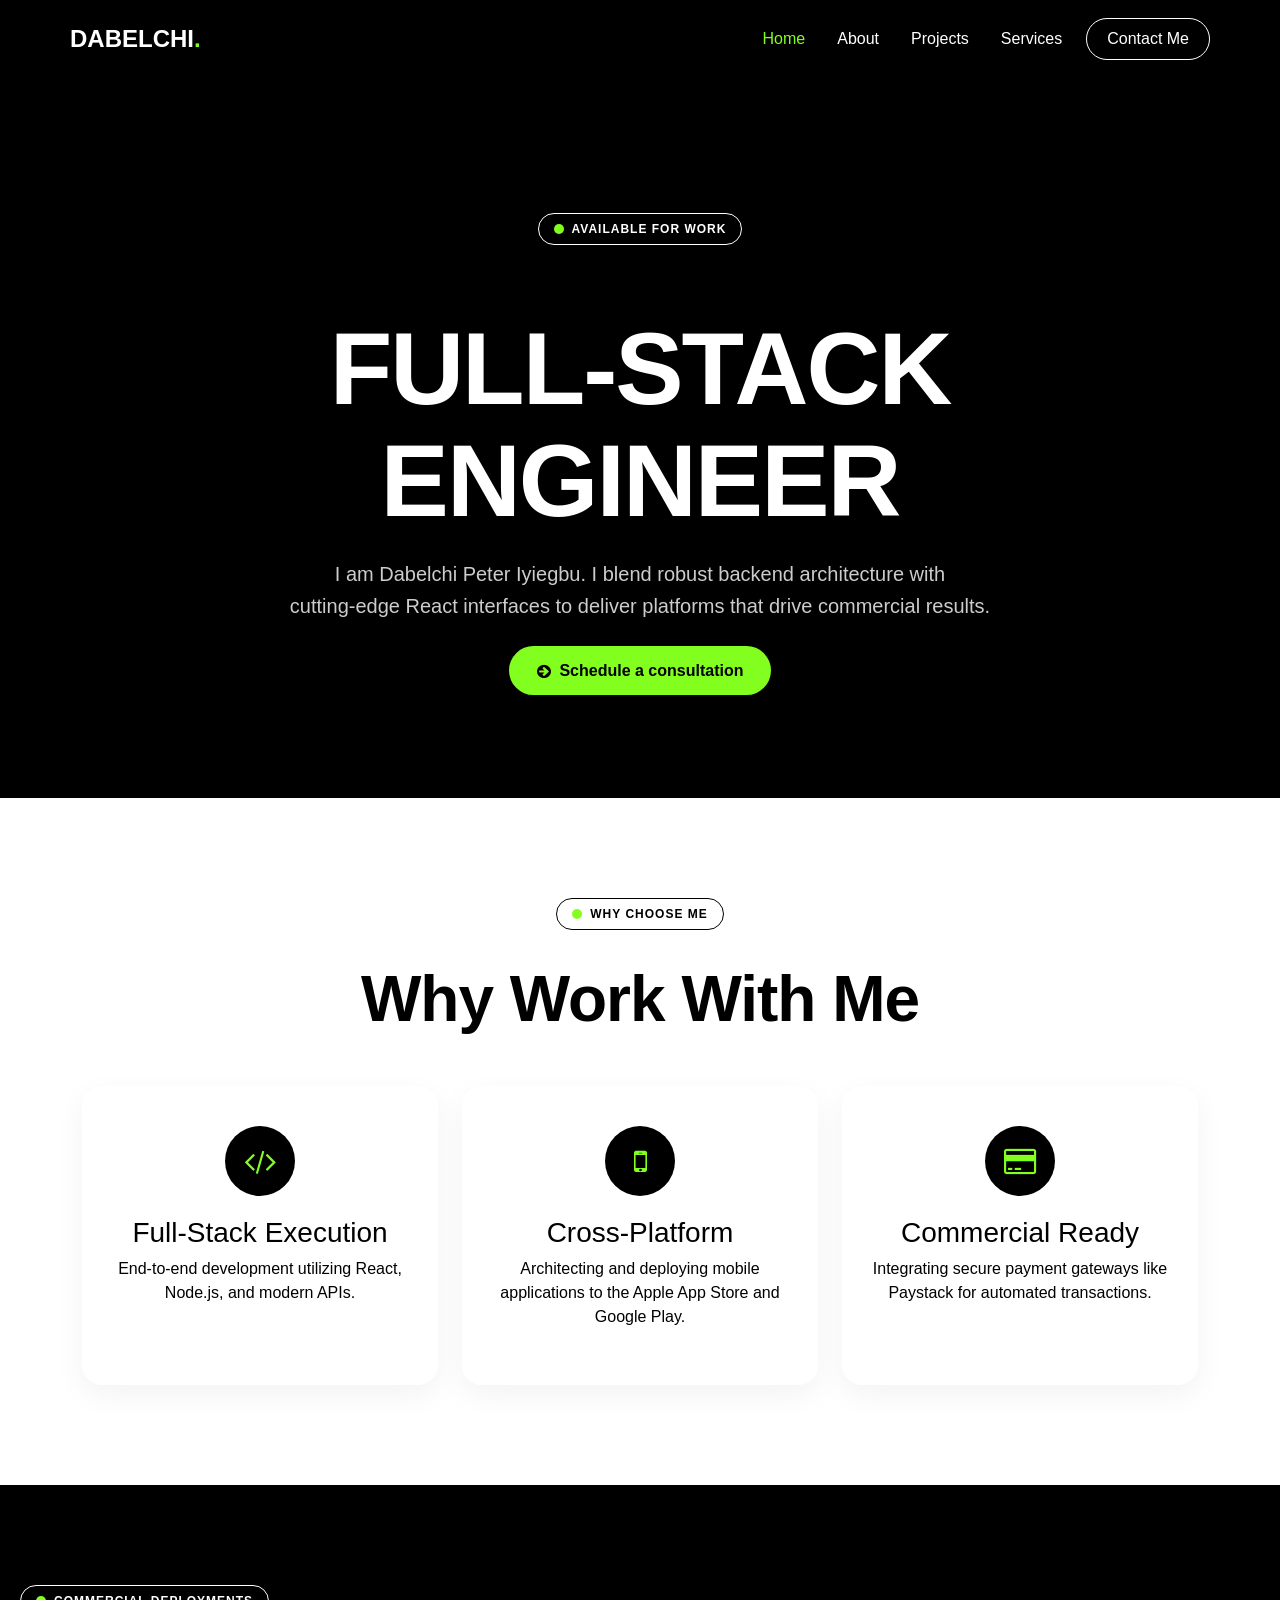
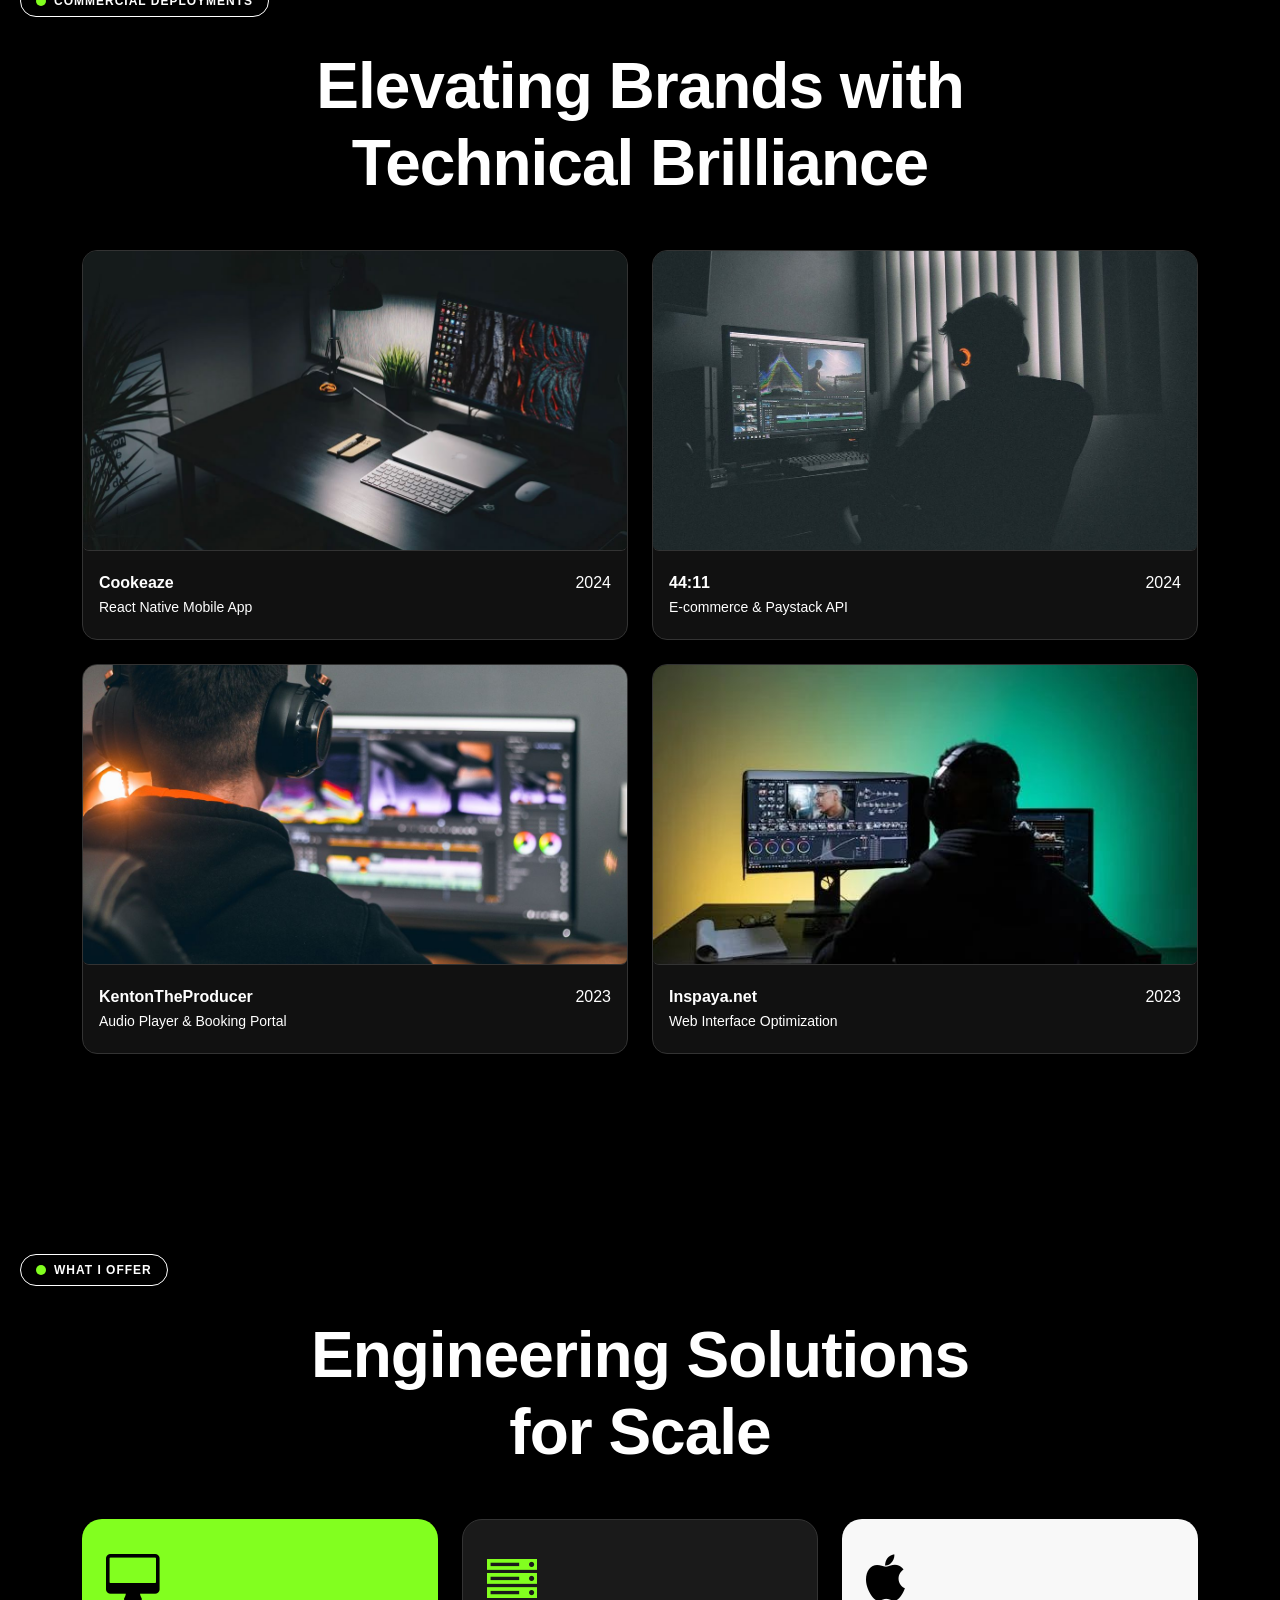
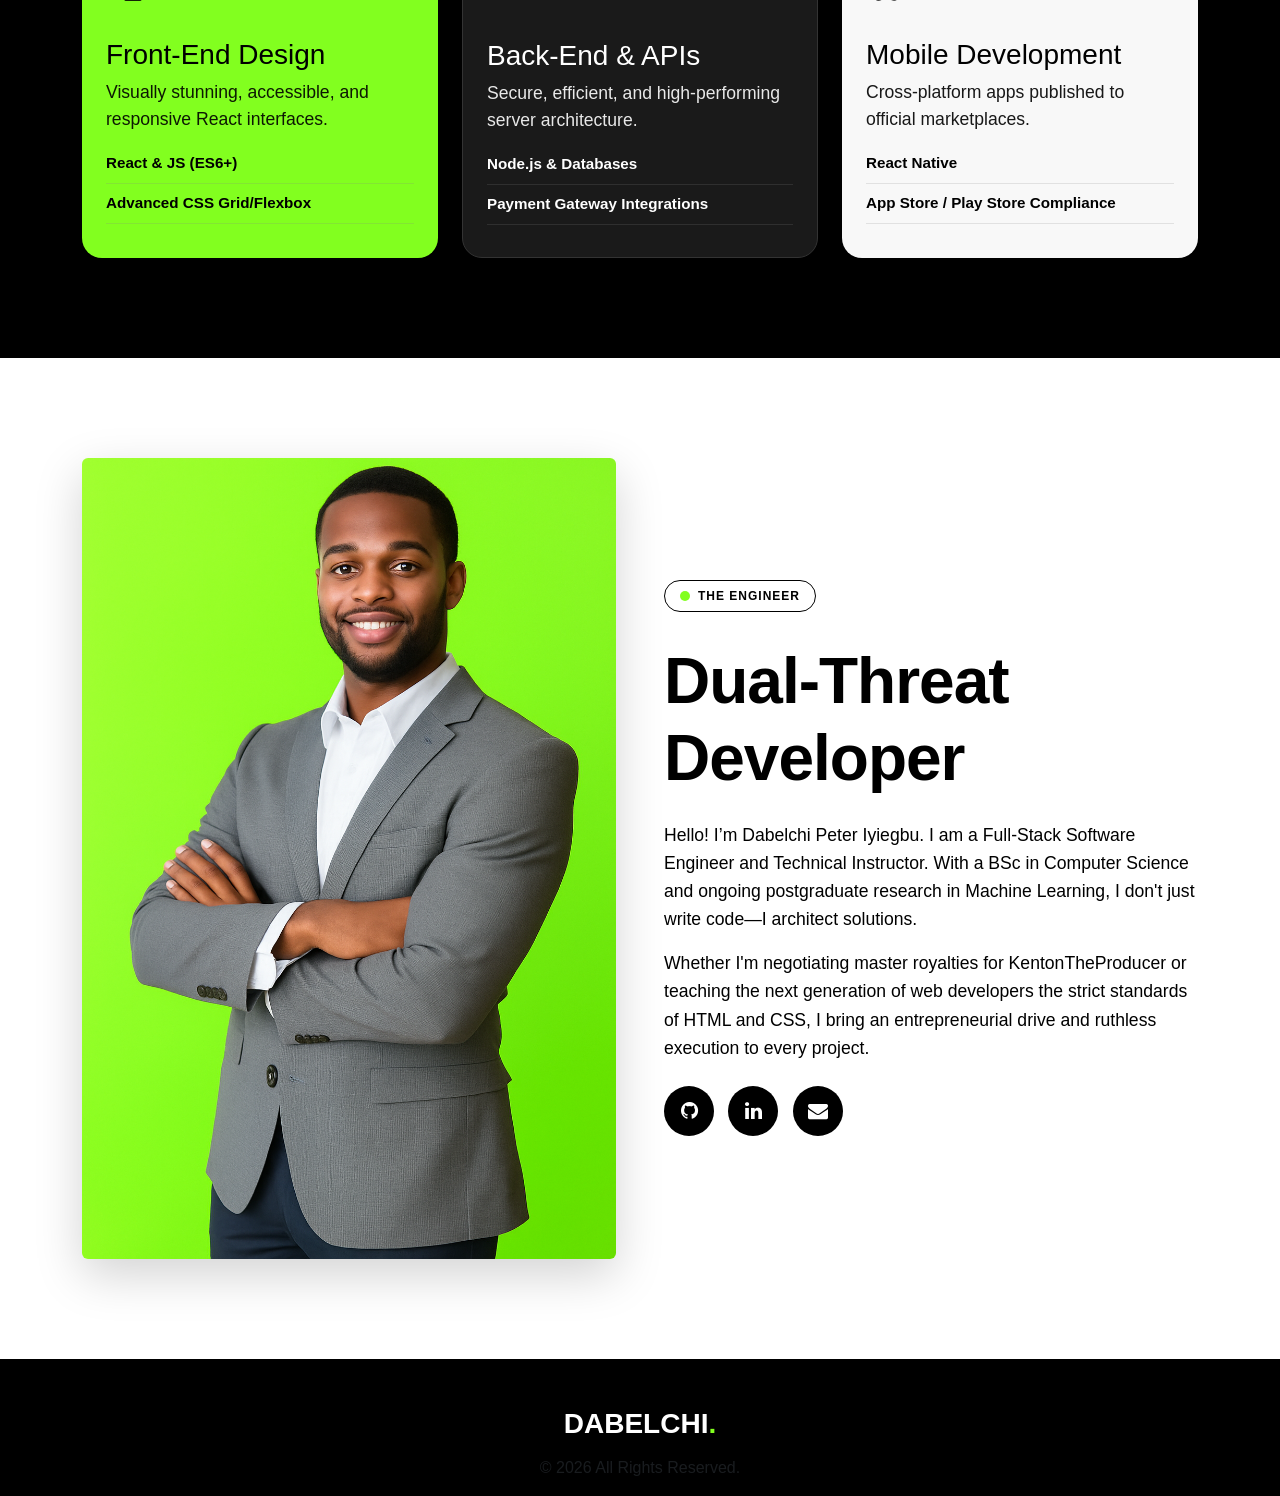
==== index.html @ 2c1510d7 "first commit" ====
<!DOCTYPE html>
<html lang="en">
<head>
  <meta charset="UTF-8">
  <meta name="viewport" content="width=device-width, initial-scale=1">
  <title>Dabelchi Peter Iyiegbu | Software Engineer</title>

  <link href="https://cdn.jsdelivr.net/npm/bootstrap@5.3.3/dist/css/bootstrap.min.css" rel="stylesheet">
  <link rel="stylesheet" href="https://cdnjs.cloudflare.com/ajax/libs/font-awesome/4.7.0/css/font-awesome.min.css">
  <link rel="stylesheet" href="css/project.css">
</head>
<body>

<header class="bg-black sticky-top">
  <nav class="navbar navbar-expand-md container py-3">
    <a class="navbar-brand m-0 text-white" href="index.html" style="font-size: 1.5rem; font-weight: 800;">
      DABELCHI<span style="color: var(--primary-color);">.</span>
    </a>
    
    <button class="navbar-toggler border-0 shadow-none text-white fs-3" type="button" data-bs-toggle="collapse" data-bs-target="#mobileNav" aria-controls="mobileNav" aria-expanded="false" aria-label="Toggle navigation" style="padding: 0;">
      <i class="fa fa-bars"></i>
    </button>

    <div class="collapse navbar-collapse justify-content-end" id="mobileNav">
      <div class="navbar-nav align-items-center gap-3 mt-4 mt-md-0 pb-3 pb-md-0 text-center text-md-start">
        <a class="nav-link" href="index.html" style="color: var(--primary-color);">Home</a>
        <a class="nav-link text-white" href="about.html">About</a>
        <a class="nav-link text-white" href="project.html">Projects</a>
        <a class="nav-link text-white" href="register.html">Services</a>
        <a class="nav-link mt-2 mt-md-0" href="contact.html" id="contact" style="color: white;">Contact Me</a>
      </div>
    </div>
  </nav>
</header>
<main>

<section class="intro-section text-center reveal">
  <div class="ava mx-auto my-5">
    <span class="ava-circle me-2"></span> AVAILABLE FOR WORK
  </div>
  <div class="Wilson">
    <h2>FULL-STACK<br>ENGINEER</h2>
  </div>
  <div class="description mx-auto">
    I am Dabelchi Peter Iyiegbu. I blend robust backend architecture with<br>
    cutting-edge React interfaces to deliver platforms that drive commercial results.
    <p>
      <a href="contact.html" class="cta-button mt-4">
        <i class="fa fa-arrow-circle-right"></i> &nbsp; Schedule a consultation
      </a>
    </p>
  </div>
</section>

<section class="work-section text-center reveal">
  <div class="work-title mx-auto d-inline-flex align-items-center mb-3">
    <span class="ava-circle me-2"></span> WHY CHOOSE ME
  </div>
  <h2 class="work-title2 mb-5">Why Work With Me</h2>

  <div class="container">
    <div class="row g-4 justify-content-center">
      <div class="col-12 col-md-4">
        <div class="work-item h-100">
          <div class="nav-phone"><i class="fa fa-code"></i></div>
          <h3>Full-Stack Execution</h3>
          <p>End-to-end development utilizing React, Node.js, and modern APIs.</p>
        </div>
      </div>
      <div class="col-12 col-md-4">
        <div class="work-item h-100">
          <div class="nav-phone"><i class="fa fa-mobile"></i></div>
          <h3>Cross-Platform</h3>
          <p>Architecting and deploying mobile applications to the Apple App Store and Google Play.</p>
        </div>
      </div>
      <div class="col-12 col-md-4">
        <div class="work-item h-100">
          <div class="nav-phone"><i class="fa fa-credit-card"></i></div>
          <h3>Commercial Ready</h3>
          <p>Integrating secure payment gateways like Paystack for automated transactions.</p>
        </div>
      </div>
    </div>
  </div>
</section>

<section class="portfolio-section reveal">
  <div class="portfolio-title mx-auto d-inline-flex align-items-center mb-3">
    <span class="ava-circle me-2"></span> COMMERCIAL DEPLOYMENTS
  </div>
  <h2 class="portfolio-title2 text-center mb-5">Elevating Brands with <br> Technical Brilliance</h2>

  <div class="container">
    <div class="row g-4 justify-content-center">
      
      <div class="col-12 col-md-6">
        <div class="gallery">
          <a href="https://github.com/Dabel04/cookeaze" target="_blank" rel="noopener noreferrer" style="text-decoration: none; color: inherit; display: block;">
            <img src="img/laptop1.jpg" class="img-fluid rounded" alt="Cookeaze App">
            <div class="desc d-flex justify-content-between px-3">
              <div class="text-start"><strong>Cookeaze</strong><br><small>React Native Mobile App</small></div>
              <div>2024</div>
            </div>
          </a>
        </div>
      </div>
      
      <div class="col-12 col-md-6">
        <div class="gallery">
          <a href="https://vivisportbrand.fwh.is/auth.php?i=2" target="_blank" rel="noopener noreferrer" style="text-decoration: none; color: inherit; display: block;">
            <img src="img/laptop2.jpg" class="img-fluid rounded" alt="44:11 E-commerce">
            <div class="desc d-flex justify-content-between px-3">
              <div class="text-start"><strong>44:11</strong><br><small>E-commerce & Paystack API</small></div>
              <div>2024</div>
            </div>
          </a>
        </div>
      </div>
      
      <div class="col-12 col-md-6">
        <div class="gallery">
          <a href="https://github.com/Dabel04/kene-beat-project" target="_blank" rel="noopener noreferrer" style="text-decoration: none; color: inherit; display: block;">
            <img src="img/laptop3.jpg" class="img-fluid rounded" alt="KentonTheProducer">
            <div class="desc d-flex justify-content-between px-3">
              <div class="text-start"><strong>KentonTheProducer</strong><br><small>Audio Player & Booking Portal</small></div>
              <div>2023</div>
            </div>
          </a>
        </div>
      </div>
      
      <div class="col-12 col-md-6">
        <div class="gallery">
          <a href="https://github.com/Dabel04/inspaya-web" target="_blank" rel="noopener noreferrer" style="text-decoration: none; color: inherit; display: block;">
            <img src="img/laptop4.jpg" class="img-fluid rounded" alt="Inspaya.net">
            <div class="desc d-flex justify-content-between px-3">
              <div class="text-start"><strong>Inspaya.net</strong><br><small>Web Interface Optimization</small></div>
              <div>2023</div>
            </div>
          </a>
        </div>
      </div>

    </div>
  </div>
</section>
<section class="portfolio-design reveal">
  <div class="portfolio-title mx-auto d-inline-flex align-items-center mb-3">
    <span class="ava-circle me-2"></span> WHAT I OFFER
  </div>
  <h2 class="portfolio-title2 text-center mb-5">Engineering Solutions <br> for Scale</h2>

  <div class="container">
    <div class="row g-4">
      <div class="col-12 col-md-4">
        <div class="green p-4 h-100">
          <div class="nav-phone3"><i class="fa fa-desktop"></i></div>
          <h3>Front-End Design</h3>
          <p class="piig">Visually stunning, accessible, and responsive React interfaces.</p>
          <div class="piig2">
            <p>React & JS (ES6+)</p>
            <p>Advanced CSS Grid/Flexbox</p>
          </div>
        </div>
      </div>
      <div class="col-12 col-md-4">
        <div class="black p-4 h-100">
          <div class="nav-phone2"><i class="fa fa-server"></i></div>
          <h3>Back-End & APIs</h3>
          <p class="piig">Secure, efficient, and high-performing server architecture.</p>
          <div class="piig2">
            <p>Node.js & Databases</p>
            <p>Payment Gateway Integrations</p>
          </div>
        </div>
      </div>
      <div class="col-12 col-md-4">
        <div class="white p-4 h-100">
          <div class="nav-phone4"><i class="fa fa-apple"></i></div>
          <h3>Mobile Development</h3>
          <p class="piig">Cross-platform apps published to official marketplaces.</p>
          <div class="piig2">
            <p>React Native</p>
            <p>App Store / Play Store Compliance</p>
          </div>
        </div>
      </div>
    </div>
  </div>
</section>

<section class="journey reveal">
  <div class="container">
    <div class="row align-items-center g-5">
      <div class="col-md-6">
        <img src="img/man7.png" class="img-fluid rounded shadow-lg" alt="Dabelchi Peter Iyiegbu">
      </div>
      <div class="col-md-6 text-start">
        <div class="journey-title d-inline-flex align-items-center mb-3">
          <span class="ava-circle me-2"></span> THE ENGINEER
        </div>
        <h3 class="journey-title2 mb-4">Dual-Threat <br> Developer</h3>
        <p style="font-size: 1.1rem; line-height: 1.6;">
          Hello! I’m Dabelchi Peter Iyiegbu. I am a Full-Stack Software Engineer and Technical Instructor. With a BSc in Computer Science and ongoing postgraduate research in Machine Learning, I don't just write code—I architect solutions.
        </p>
        <p style="font-size: 1.1rem; line-height: 1.6;">
          Whether I'm negotiating master royalties for KentonTheProducer or teaching the next generation of web developers the strict standards of HTML and CSS, I bring an entrepreneurial drive and ruthless execution to every project.
        </p>
        <div class="mt-4">
          <a href="https://github.com/Dabel04" target="_blank" class="media"><i class="fa fa-github"></i></a>
          <a href="#" class="media"><i class="fa fa-linkedin"></i></a>
          <a href="mailto:iyiegbudabelchi16@gmail.com" class="media"><i class="fa fa-envelope"></i></a>
        </div>
      </div>
    </div>
  </div>
</section>

</main>

<footer class="footer text-center mt-5">
  <div class="footer2">
    <h3 style="font-weight: 800;">DABELCHI<span style="color: var(--primary-color);">.</span></h3>
    <p class="mt-3 text-muted">© <span id="currentYear"></span> All Rights Reserved.</p>
  </div>
</footer>

<script src="https://cdn.jsdelivr.net/npm/bootstrap@5.3.3/dist/js/bootstrap.bundle.min.js"></script>

<script>
  // Dynamically set the footer year
  document.getElementById('currentYear').textContent = new Date().getFullYear();

  // Scroll Reveal Animation Logic
  const revealElements = document.querySelectorAll('.reveal');

  const revealOptions = {
    threshold: 0.15, // Trigger when 15% of the element is visible
    rootMargin: "0px 0px -50px 0px"
  };

  const revealOnScroll = new IntersectionObserver(function(entries, observer) {
    entries.forEach(entry => {
      if (!entry.isIntersecting) return;
      
      entry.target.classList.add('active');
      observer.unobserve(entry.target); // Stop observing once revealed
    });
  }, revealOptions);

  revealElements.forEach(el => revealOnScroll.observe(el));
</script>

</body>
</html>
---- css/project.css ----
:root {
    --primary-color: #82ff1f;
    --secondary-color: #c9ff90;
    --text-color: #FFFFFF;
    --bg-color: #000000;
}

body {
    font-family: 'Figtree', Arial, sans-serif;
    margin: 0;
    padding: 0;
    background-color: var(--bg-color);
    color: white;
    font-size: 1rem;
    overflow-x: hidden;
}

/* ===== NAVIGATION ===== */
.nav-links a {
    padding: 10px 15px;
    color: white;
    text-decoration: none;
    font-weight: 500;
    font-size: 16px;
    transition: color 0.3s ease;
}
.nav-links a:hover { color: var(--secondary-color); }

#contact {
    border: 1px solid var(--text-color);
    padding: 8px 20px;
    border-radius: 40px;
    display: inline-flex;
    align-items: center;
    justify-content: center;
    text-align: center;
    transition: all 0.3s ease;
}
#contact:hover {
    background-color: var(--primary-color);
    color: black;
    border-color: var(--primary-color);
}

/* ===== INTRO ===== */
.intro-section {
    min-height: 80vh;
    display: flex;
    flex-direction: column;
    justify-content: center;
    padding: 20px;
}

.ava {
    display: inline-flex;
    align-items: center;
    font-size: 12px;
    font-weight: 600;
    border: 1px solid white;
    border-radius: 40px;
    padding: 6px 15px;
    letter-spacing: 1px;
}
.ava-circle {
    background-color: var(--primary-color);
    border-radius: 50%;
    display: inline-block;
    width: 10px;
    height: 10px;
}

.Wilson h2 {
    /* Fluid typography: scales dynamically between mobile and desktop */
    font-size: clamp(3.5rem, 8vw, 7rem); 
    font-weight: 800;
    line-height: 1.1;
    margin: 20px 0;
    letter-spacing: -2px;
}

.description {
    font-size: clamp(1rem, 2vw, 1.25rem);
    color: #cccccc;
    max-width: 800px;
    line-height: 1.6;
}

/* ===== BUTTONS ===== */
.cta-button, .cta-button2, .cta-button3 {
    display: inline-flex;
    align-items: center;
    justify-content: center;
    background-color: var(--primary-color);
    color: black;
    padding: 12px 28px;
    border-radius: 40px;
    text-decoration: none;
    font-size: 1rem;
    font-weight: 700;
    transition: all 0.3s ease;
}
.cta-button:hover, .cta-button2:hover, .cta-button3:hover {
    background-color: #6ee615;
    transform: translateY(-2px);
    box-shadow: 0 5px 15px rgba(130, 255, 31, 0.2);
}

/* ===== WORK & PORTFOLIO SECTIONS ===== */
.work-section {
    padding: 100px 20px;
    background-color: var(--text-color);
    color: black;
}

.nav-phone {
    color: var(--primary-color);
    background-color: black;
    width: 70px;
    height: 70px;
    display: flex;
    align-items: center;
    justify-content: center;
    font-size: 30px;
    border-radius: 50%;
    margin: 0 auto 20px;
}

.work-title, .portfolio-title, .journey-title {
    display: inline-flex;
    align-items: center;
    font-size: 12px;
    font-weight: 600;
    letter-spacing: 1px;
    border: 1px solid currentColor;
    padding: 6px 15px;
    border-radius: 40px;
}

.work-title2, .portfolio-title2, .journey-title2 {
    font-size: clamp(2.5rem, 5vw, 4.5rem);
    font-weight: 800;
    line-height: 1.2;
    margin-top: 15px;
    letter-spacing: -1px;
}

.work-item {
    background-color: white;
    color: black;
    padding: 40px 20px;
    border-radius: 20px;
    box-shadow: 0 10px 30px rgba(0, 0, 0, 0.05);
    transition: transform 0.3s ease;
}
.work-item:hover {
    transform: translateY(-5px);
}

.portfolio-section, .portfolio-design {
    padding: 100px 20px;
    background-color: black;
    color: white;
}

.gallery {
    border-radius: 15px;
    overflow: hidden;
    background: #111;
    border: 1px solid #333;
    transition: transform 0.3s ease;
}
.gallery:hover {
    transform: translateY(-5px);
}
.gallery img {
    width: 100%;
    height: 300px; /* Forces images to be the same height in the grid */
    object-fit: cover;
    border-bottom: 1px solid #333;
}
.desc {
    padding: 20px;
    color: white;
}

/* ===== SERVICES ===== */
.green, .black, .white {
    border-radius: 20px;
    padding: 40px;
    transition: transform 0.3s ease;
}
.green:hover, .black:hover, .white:hover {
    transform: translateY(-5px);
}
.green  { background-color: var(--primary-color); color: black; }
.black  { background-color: #1a1a1a; color: white; border: 1px solid #333;}
.white  { background-color: #f8f8f8; color: black; }

.nav-phone2, .nav-phone3, .nav-phone4 {
    font-size: 50px;
    margin-bottom: 20px;
}
.nav-phone2 { color: var(--primary-color); }
.nav-phone3 { color: black; }
.nav-phone4 { color: black; }

.piig { font-size: 1.1rem; opacity: 0.9; margin-bottom: 20px;}
.piig2 p { font-size: 0.95rem; font-weight: 600; margin-bottom: 8px; border-bottom: 1px solid rgba(128,128,128,0.2); padding-bottom: 8px;}

/* ===== JOURNEY ===== */
.journey {
    padding: 100px 20px;
    background-color: var(--text-color);
    color: black;
}

.media {
    display: inline-flex;
    align-items: center;
    justify-content: center;
    width: 50px;
    height: 50px;
    border-radius: 50%;
    background-color: black;
    color: var(--text-color);
    margin-right: 10px;
    font-size: 20px;
    text-decoration: none;
    transition: all 0.3s ease;
}
.media:hover {
    background-color: var(--primary-color);
    color: black;
    transform: scale(1.1);
}

/* ===== FOOTER ===== */
.footer-icon {
    display: inline-flex;
    align-items: center;
    justify-content: center;
    width: 40px;
    height: 40px;
    border-radius: 50%;
    background-color: #222;
    color: white;
    margin: 0 5px;
    transition: all 0.3s ease;
}
.footer-icon:hover {
    background-color: var(--primary-color);
    color: black;
}

/* ===== JAVASCRIPT ANIMATIONS (SCROLL REVEAL) ===== */
.reveal {
    opacity: 0;
    transform: translateY(40px);
    transition: all 0.8s ease-out;
}
.reveal.active {
    opacity: 1;
    transform: translateY(0);
}

/* ===== MOBILE MENU FIX ===== */
header {
    position: relative;
    z-index: 1050;
}

#mobileMenuBtn {
    cursor: pointer;
    transition: transform 0.3s ease;
}

@media (max-width: 767px) {
    /* Hide the standard flex row on mobile */
    .nav-links-container {
        position: absolute;
        top: 100%;
        left: 0;
        width: 100%;
        background-color: #0a0a0a;
        flex-direction: column;
        align-items: center;
        padding: 20px 0;
        border-bottom: 1px solid #333;
        box-shadow: 0 15px 30px rgba(0,0,0,0.8);
        display: none; /* Hidden by default */
        z-index: 1000;
    }
    
    /* Display as flex column when the active class is toggled via JS */
    .nav-links-container.active {
        display: flex;
    }

    .nav-links-container a {
        width: 100%;
        text-align: center;
        padding: 15px;
        border-bottom: 1px solid #1a1a1a;
    }

    #contact {
        margin: 15px auto 0;
        width: fit-content;
    }
}

@media (min-width: 768px) {
    .nav-links-container {
        display: flex !important; /* Ensure visible on desktop */
    }
}
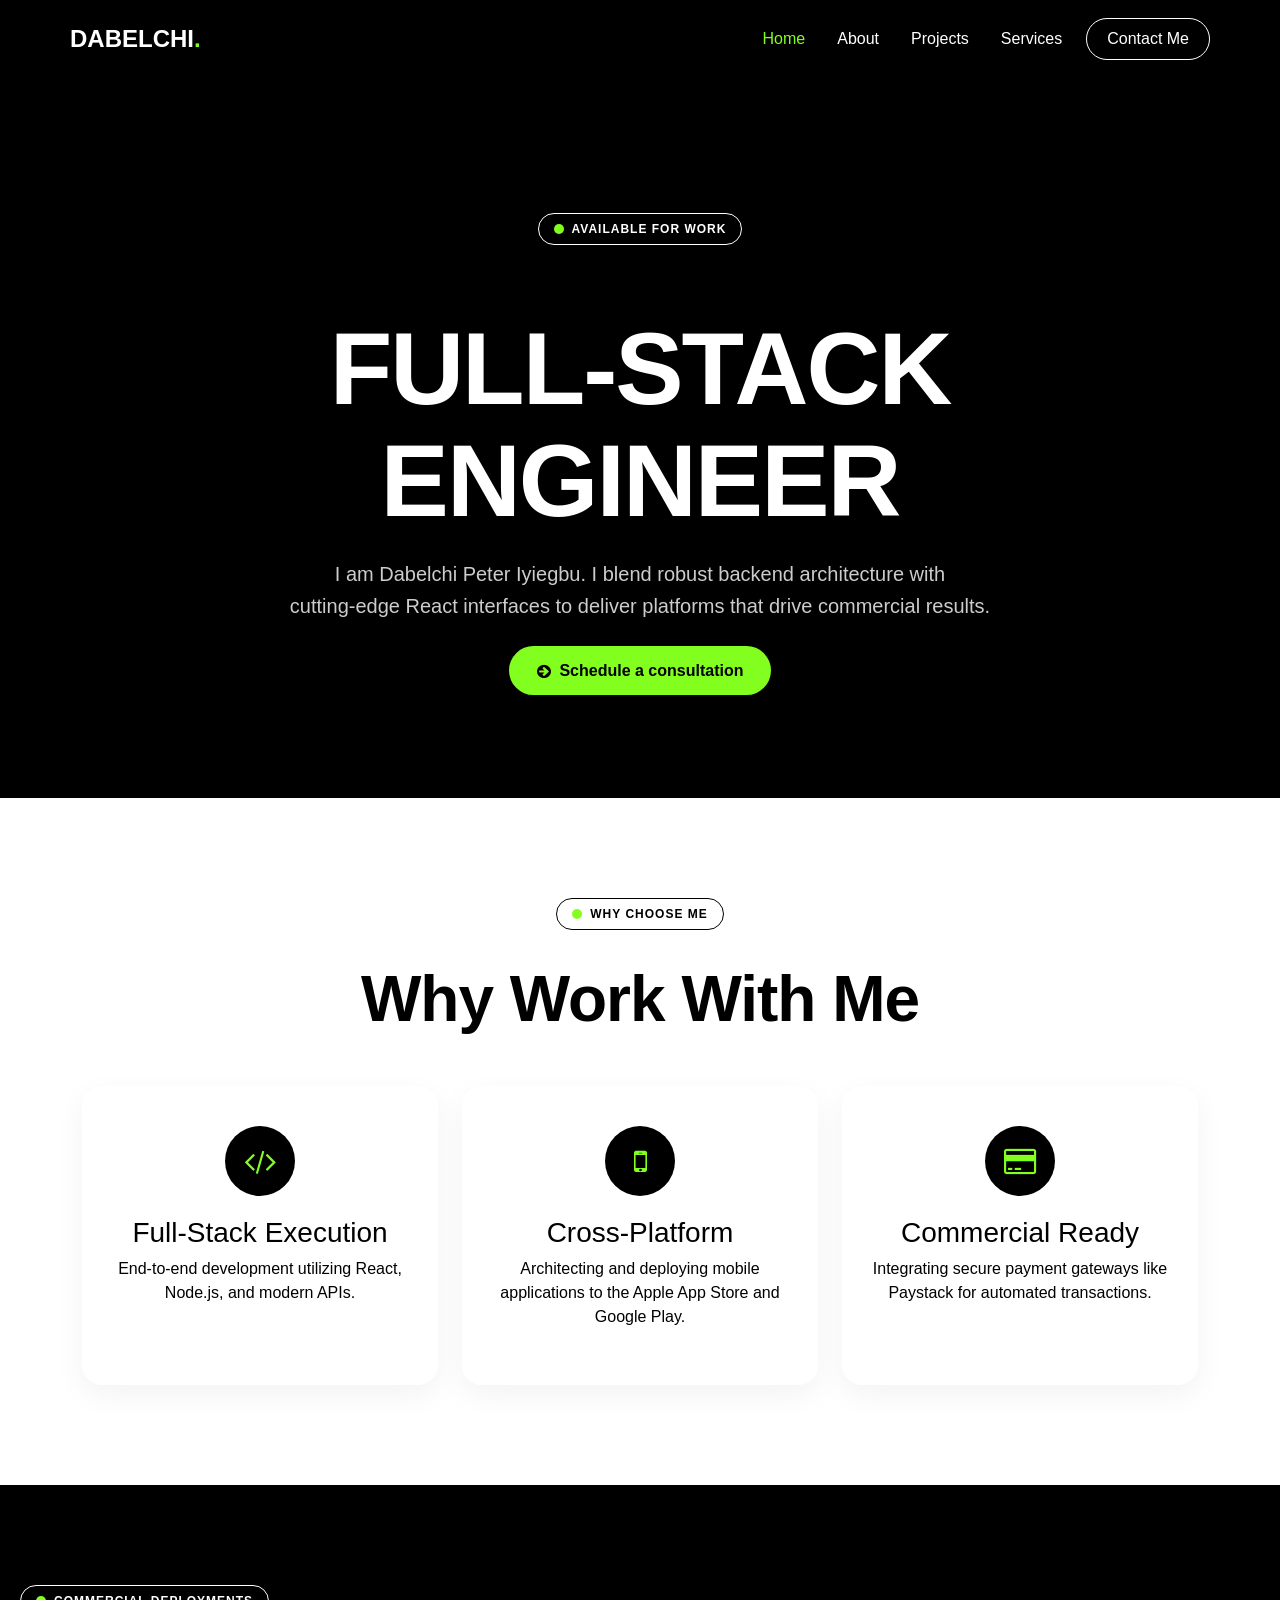
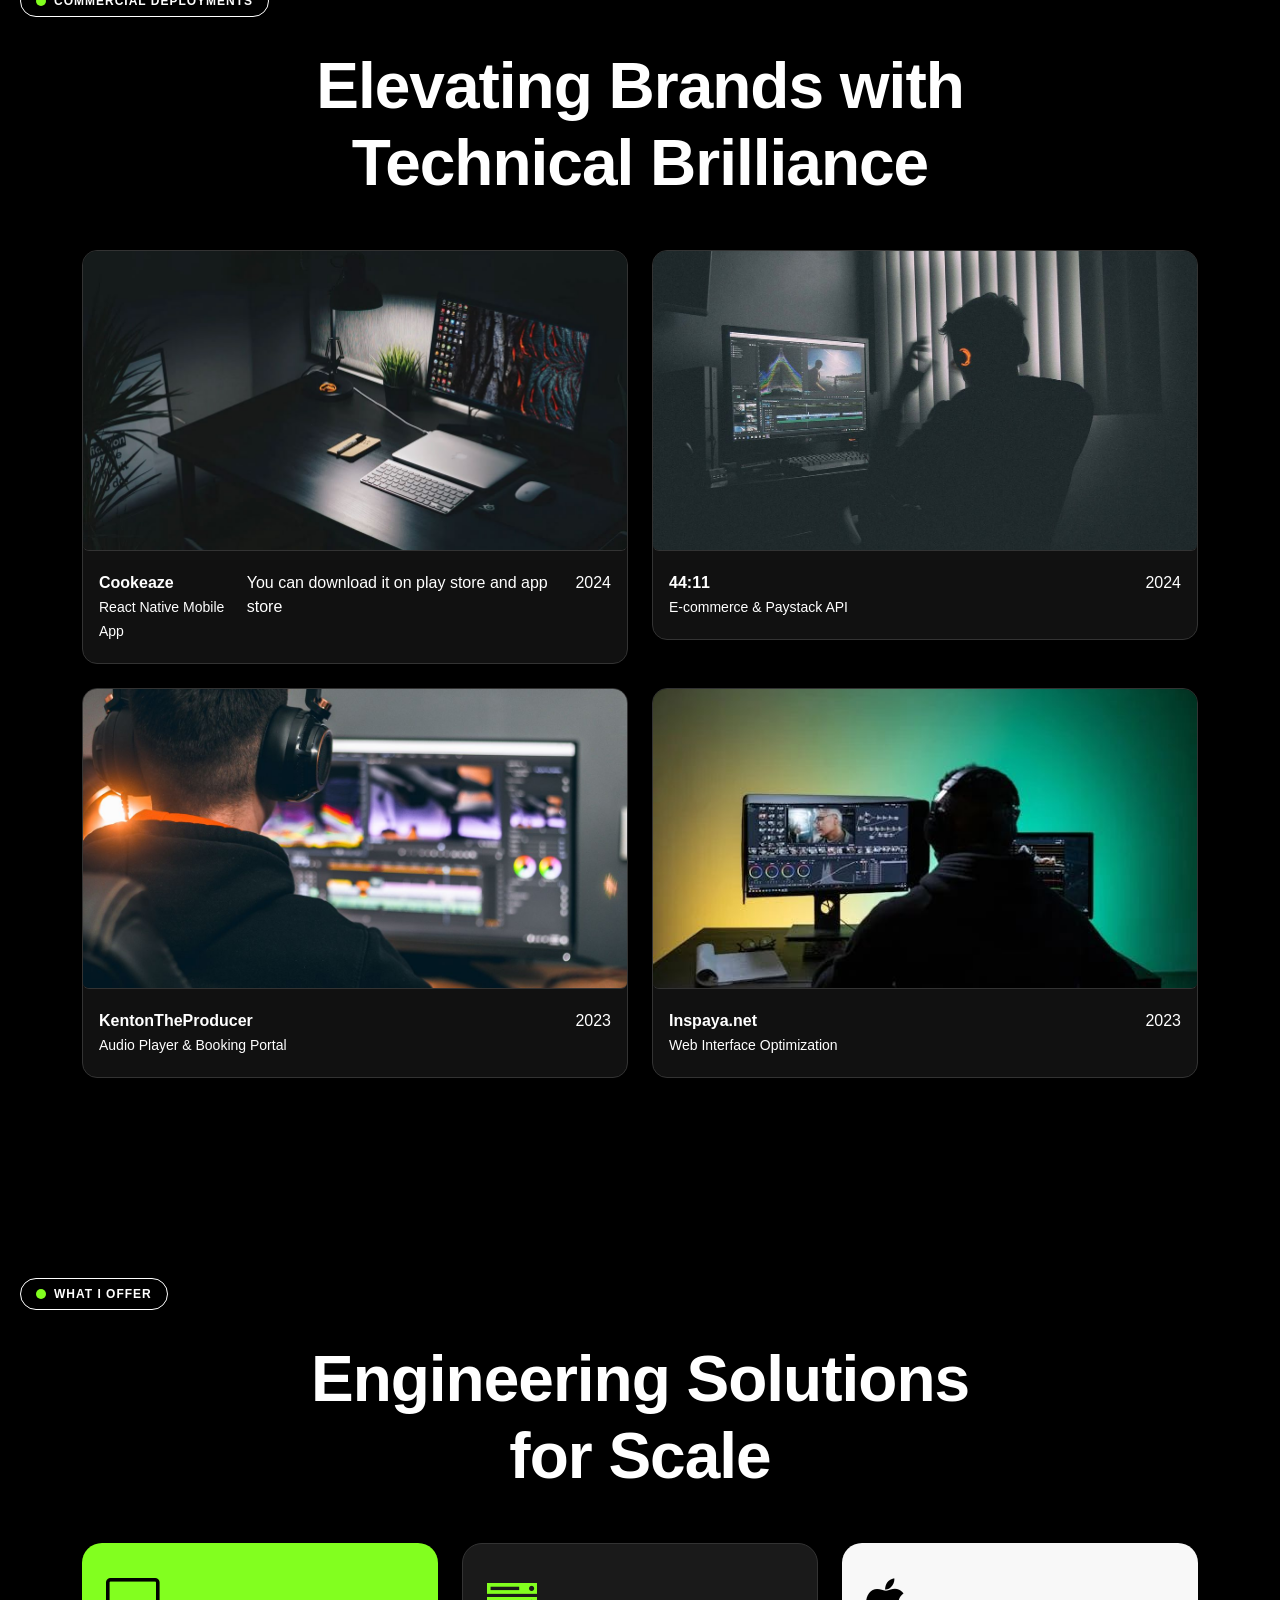
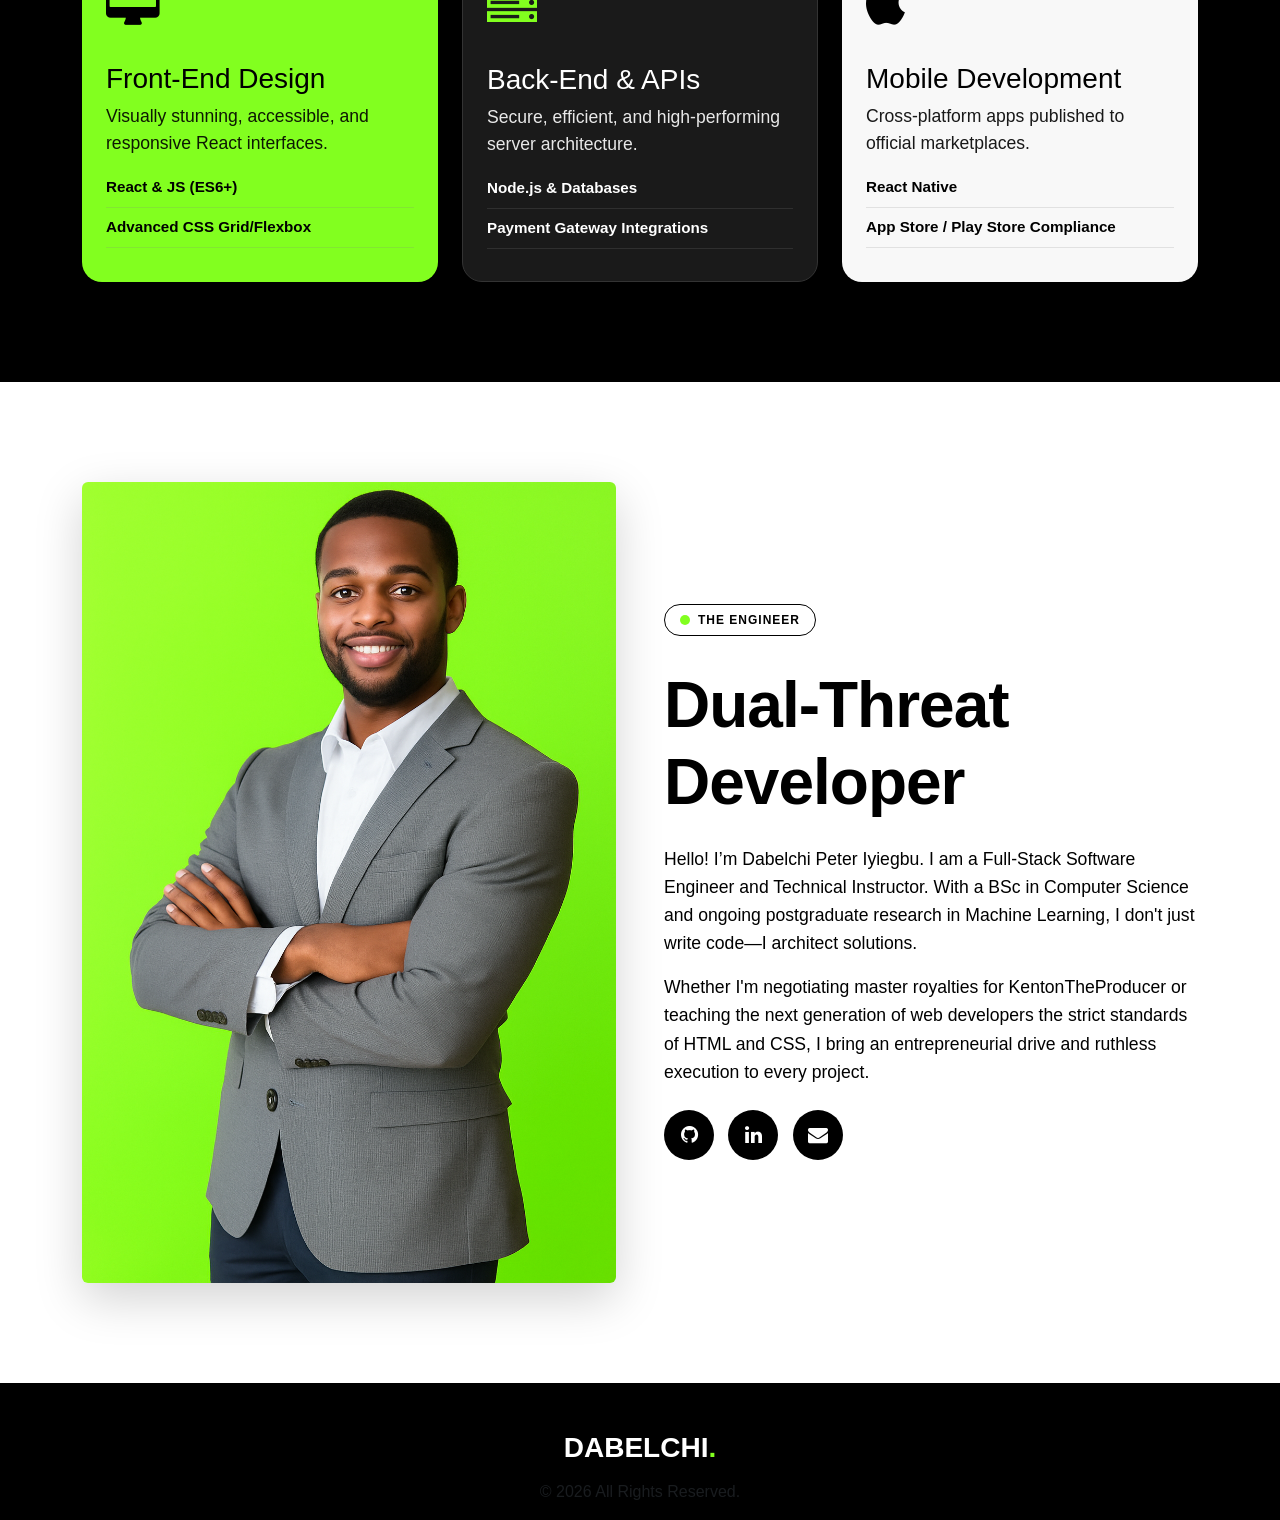
==== commit 5ba7b155: "changes" ====
--- a/index.html
+++ b/index.html
@@ -100,6 +100,7 @@
             <img src="img/laptop1.jpg" class="img-fluid rounded" alt="Cookeaze App">
             <div class="desc d-flex justify-content-between px-3">
               <div class="text-start"><strong>Cookeaze</strong><br><small>React Native Mobile App</small></div>
+              <div>You can download it on play store and app store</div>
               <div>2024</div>
             </div>
           </a>
@@ -132,7 +133,7 @@
       
       <div class="col-12 col-md-6">
         <div class="gallery">
-          <a href="https://github.com/Dabel04/inspaya-web" target="_blank" rel="noopener noreferrer" style="text-decoration: none; color: inherit; display: block;">
+          <a href="https://inspaya.net/" target="_blank" rel="noopener noreferrer" style="text-decoration: none; color: inherit; display: block;">
             <img src="img/laptop4.jpg" class="img-fluid rounded" alt="Inspaya.net">
             <div class="desc d-flex justify-content-between px-3">
               <div class="text-start"><strong>Inspaya.net</strong><br><small>Web Interface Optimization</small></div>
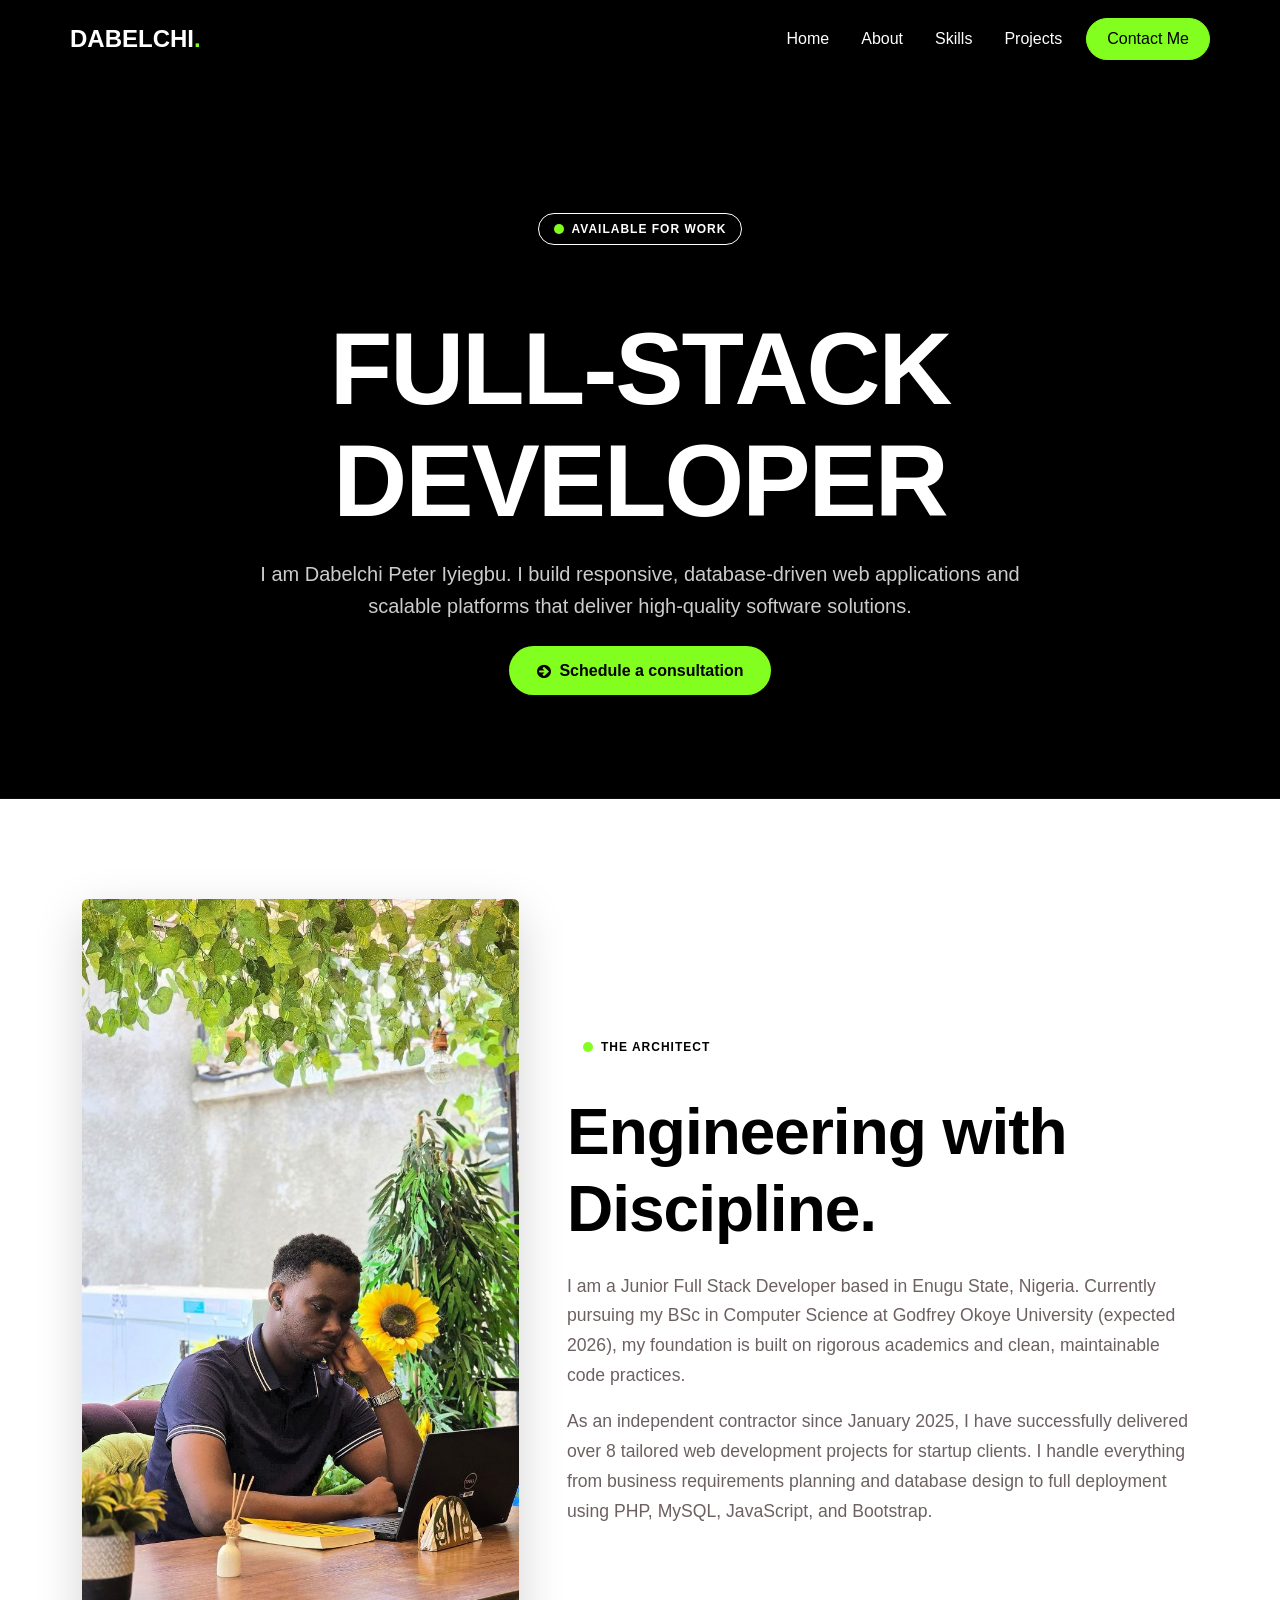
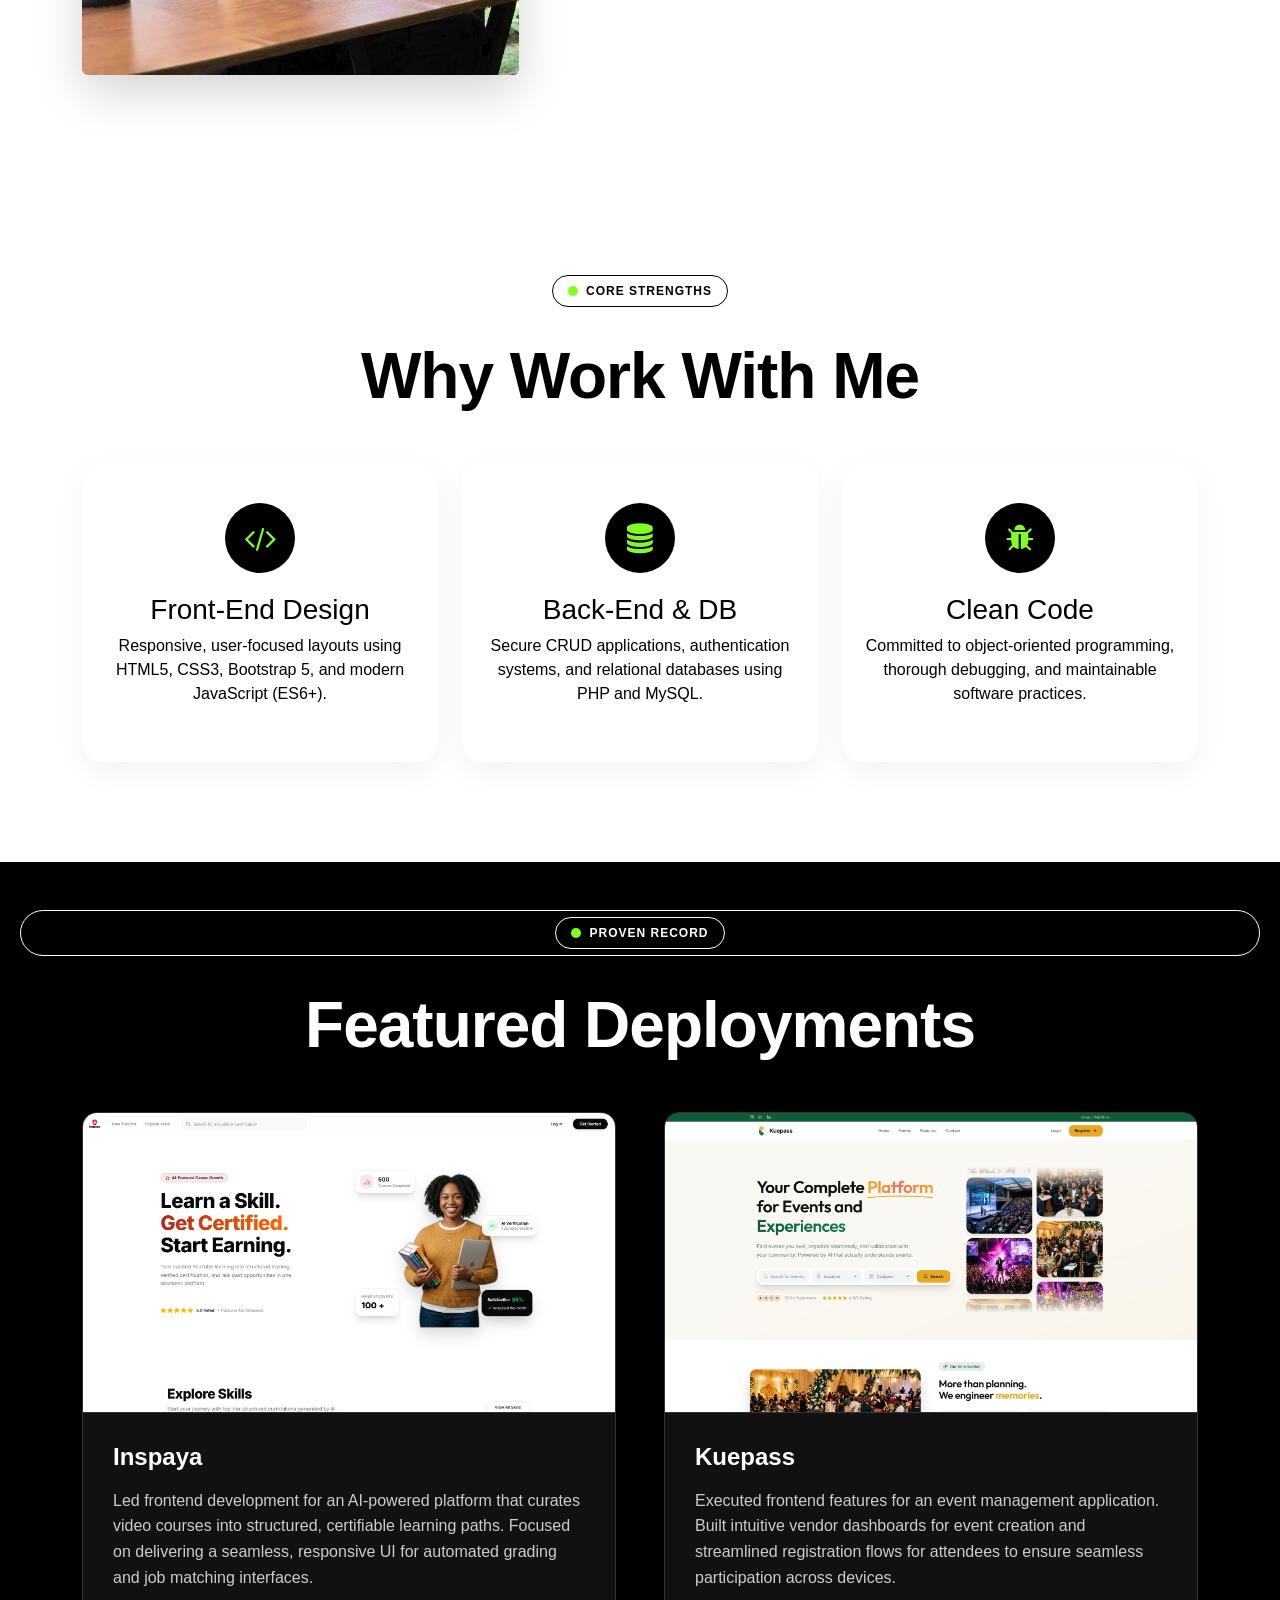
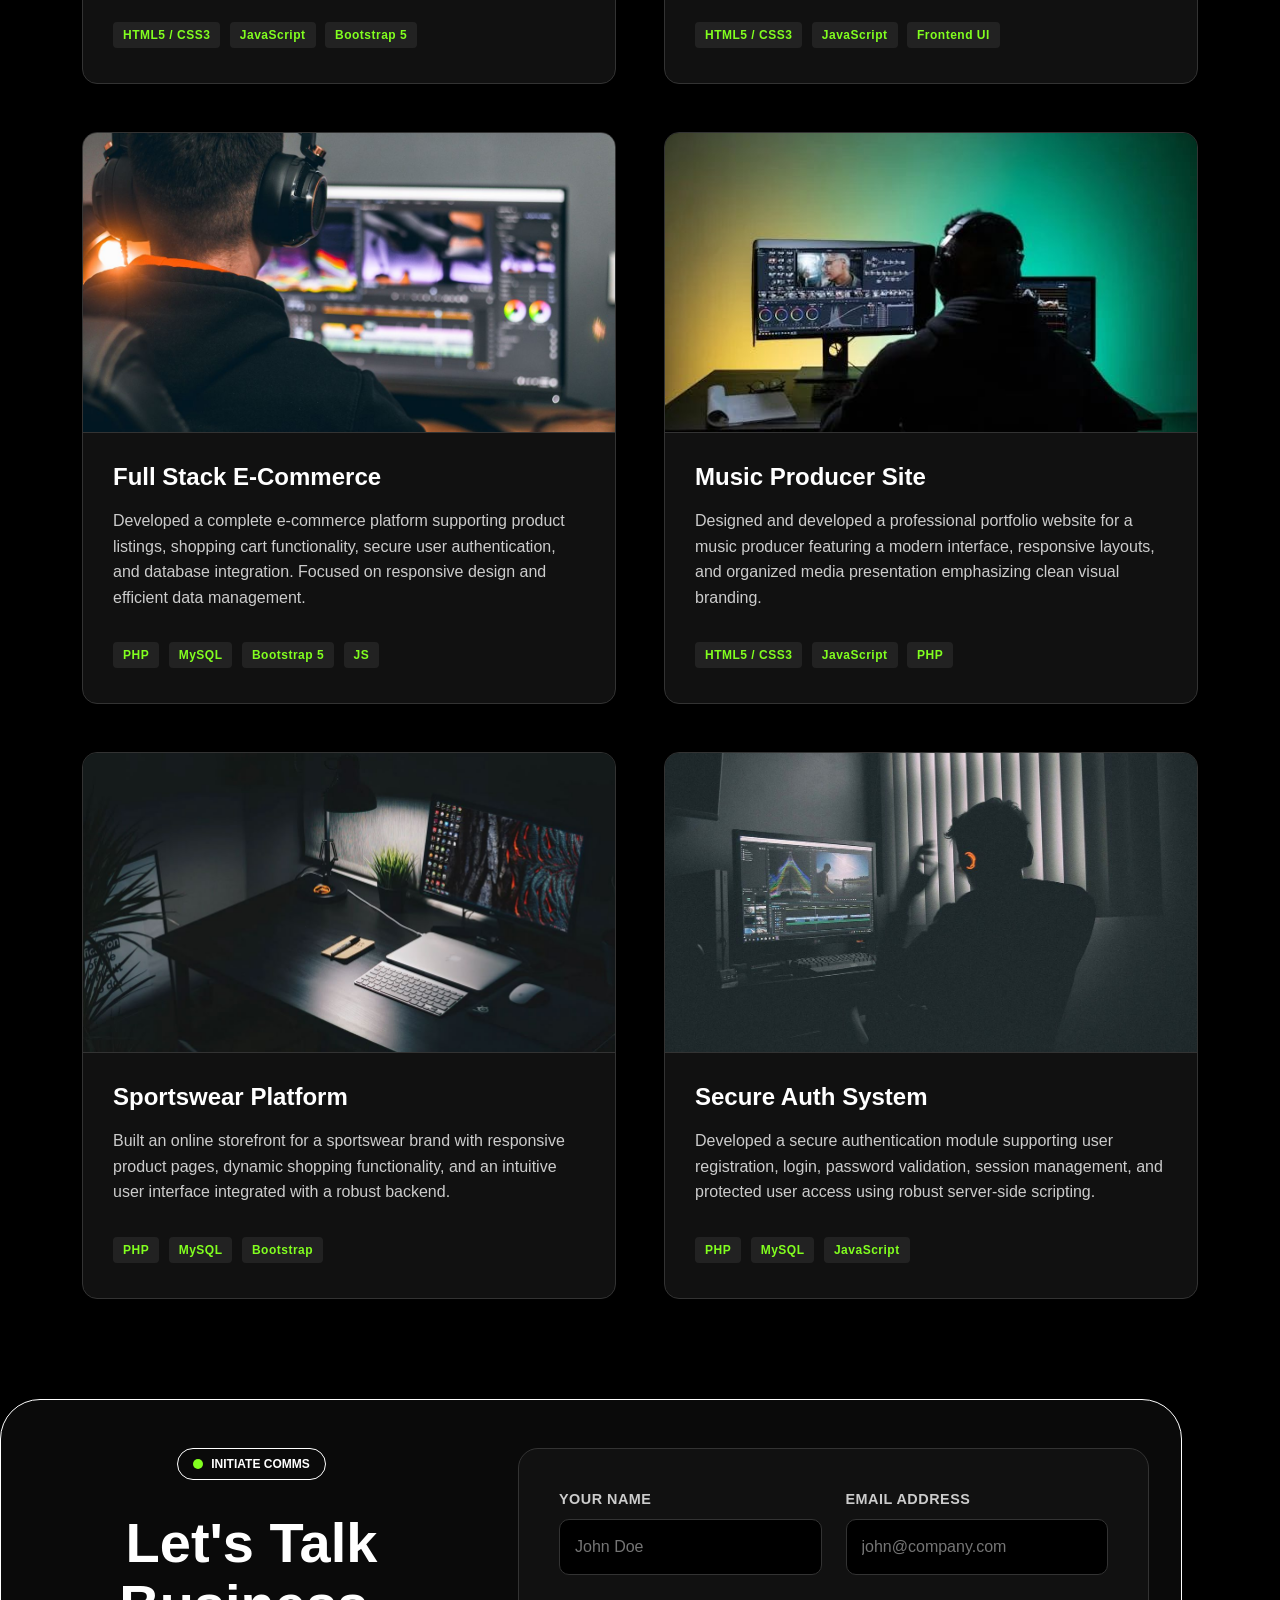
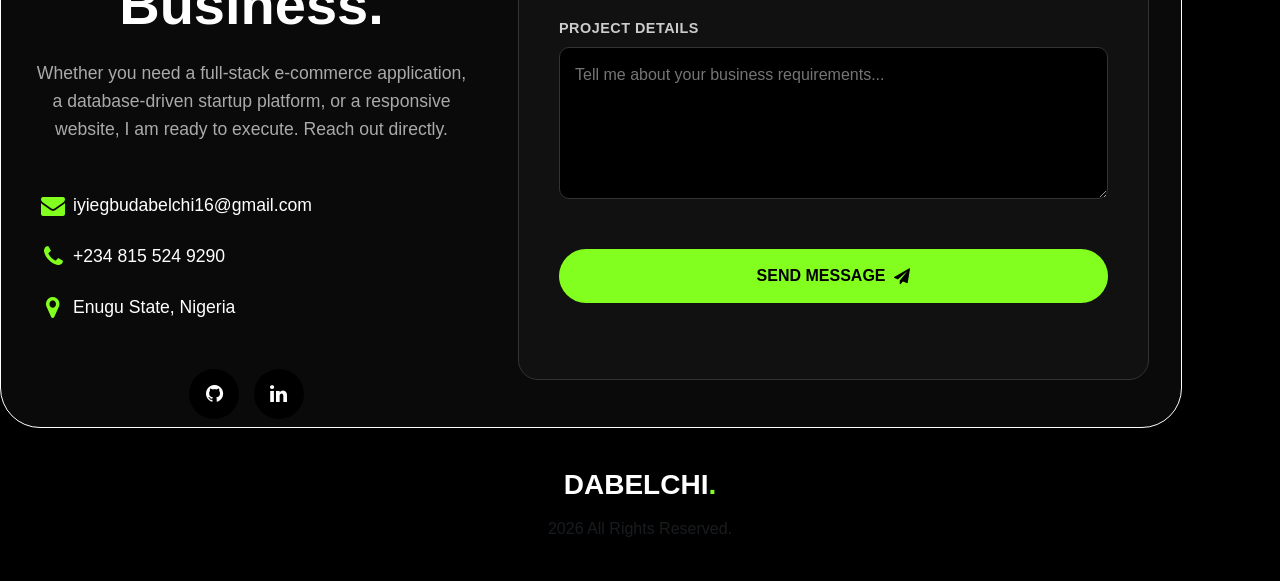
==== commit 7bdccd6d: "added new projects" ====
--- a/index.html
+++ b/index.html
@@ -3,255 +3,438 @@
 <head>
   <meta charset="UTF-8">
   <meta name="viewport" content="width=device-width, initial-scale=1">
-  <title>Dabelchi Peter Iyiegbu | Software Engineer</title>
-
+  <title>Dabelchi Peter Iyiegbu | Junior Full Stack Developer</title>
   <link href="https://cdn.jsdelivr.net/npm/bootstrap@5.3.3/dist/css/bootstrap.min.css" rel="stylesheet">
   <link rel="stylesheet" href="https://cdnjs.cloudflare.com/ajax/libs/font-awesome/4.7.0/css/font-awesome.min.css">
   <link rel="stylesheet" href="css/project.css">
+  <style>
+    /* Single Page Specific Styles */
+    html {
+      scroll-behavior: smooth;
+    }
+    section {
+      /* Prevents the sticky header from covering section titles when scrolling */
+      scroll-margin-top: 80px; 
+    }
+    .tech-tag {
+        display: inline-block;
+        background-color: #222;
+        color: var(--primary-color);
+        font-size: 0.75rem;
+        font-weight: 700;
+        padding: 4px 10px;
+        border-radius: 4px;
+        margin-right: 5px;
+        margin-bottom: 5px;
+        letter-spacing: 0.5px;
+    }
+    .contact-card { background-color: #111; border: 1px solid #333; border-radius: 20px; padding: 40px; }
+    .contact-info-item { display: flex; align-items: center; margin-bottom: 25px; font-size: 1.1rem; }
+    .contact-info-item i { color: var(--primary-color); font-size: 1.5rem; width: 40px; }
+    .form-group { margin-bottom: 20px; text-align: left; }
+    .form-group label { display: block; margin-bottom: 8px; font-size: 0.9rem; font-weight: 600; letter-spacing: 0.5px; color: #ccc; }
+    .form-group input, .form-group textarea { width: 100%; padding: 15px; background-color: #000; border: 1px solid #333; border-radius: 10px; color: white; font-family: inherit; transition: all 0.3s ease; }
+    .form-group input:focus, .form-group textarea:focus { outline: none; border-color: var(--primary-color); box-shadow: 0 0 0 2px rgba(130, 255, 31, 0.2); }
+    .error-text { display: block; color: #ff4d4d; font-size: 0.8rem; font-weight: 600; margin-top: 5px; min-height: 18px; }
+    .input-error { border-color: #ff4d4d !important; background-color: rgba(255, 77, 77, 0.05) !important; }
+  </style>
 </head>
 <body>
 
+<!-- NAVBAR -->
 <header class="bg-black sticky-top">
   <nav class="navbar navbar-expand-md container py-3">
-    <a class="navbar-brand m-0 text-white" href="index.html" style="font-size: 1.5rem; font-weight: 800;">
+    <a class="navbar-brand m-0 text-white" href="#home" style="font-size: 1.5rem; font-weight: 800;">
       DABELCHI<span style="color: var(--primary-color);">.</span>
     </a>
-    
-    <button class="navbar-toggler border-0 shadow-none text-white fs-3" type="button" data-bs-toggle="collapse" data-bs-target="#mobileNav" aria-controls="mobileNav" aria-expanded="false" aria-label="Toggle navigation" style="padding: 0;">
+    <button class="navbar-toggler border-0 shadow-none text-white fs-3" type="button" data-bs-toggle="collapse" data-bs-target="#mobileNav" aria-controls="mobileNav" aria-expanded="false" aria-label="Toggle navigation" style="padding: 0;" id="mobileMenuBtn">
       <i class="fa fa-bars"></i>
     </button>
-
     <div class="collapse navbar-collapse justify-content-end" id="mobileNav">
-      <div class="navbar-nav align-items-center gap-3 mt-4 mt-md-0 pb-3 pb-md-0 text-center text-md-start">
-        <a class="nav-link" href="index.html" style="color: var(--primary-color);">Home</a>
-        <a class="nav-link text-white" href="about.html">About</a>
-        <a class="nav-link text-white" href="project.html">Projects</a>
-        <a class="nav-link text-white" href="register.html">Services</a>
-        <a class="nav-link mt-2 mt-md-0" href="contact.html" id="contact" style="color: white;">Contact Me</a>
+      <div class="navbar-nav align-items-center gap-3 mt-4 mt-md-0 pb-3 pb-md-0 text-center text-md-start" id="navLinks">
+        <a class="nav-link text-white" href="#home">Home</a>
+        <a class="nav-link text-white" href="#about">About</a>
+        <a class="nav-link text-white" href="#skills">Skills</a>
+        <a class="nav-link text-white" href="#projects">Projects</a>
+        <a class="nav-link mt-2 mt-md-0" href="#contact" id="contact" style="background-color: var(--primary-color); color: black; border-color: var(--primary-color);">Contact Me</a>
       </div>
     </div>
   </nav>
 </header>
+
 <main>
-
-<section class="intro-section text-center reveal">
+<!-- HERO SECTION -->
+<section id="home" class="intro-section text-center reveal">
   <div class="ava mx-auto my-5">
     <span class="ava-circle me-2"></span> AVAILABLE FOR WORK
   </div>
   <div class="Wilson">
-    <h2>FULL-STACK<br>ENGINEER</h2>
+    <h2>FULL-STACK<br>DEVELOPER</h2>
   </div>
   <div class="description mx-auto">
-    I am Dabelchi Peter Iyiegbu. I blend robust backend architecture with<br>
-    cutting-edge React interfaces to deliver platforms that drive commercial results.
+    I am Dabelchi Peter Iyiegbu. I build responsive, database-driven web applications and scalable platforms that deliver high-quality software solutions.
     <p>
-      <a href="contact.html" class="cta-button mt-4">
+      <a href="#contact" class="cta-button mt-4">
         <i class="fa fa-arrow-circle-right"></i> &nbsp; Schedule a consultation
       </a>
     </p>
   </div>
 </section>
 
-<section class="work-section text-center reveal">
+<hr style="border-color: #333; margin: 0;">
+
+<!-- ABOUT SECTION -->
+<section id="about" class="journey reveal" style="padding: 100px 20px;">
+  <div class="container">
+    <div class="row align-items-center g-5">
+      <div class="col-md-5">
+        <img src="img/image.png" class="img-fluid rounded shadow-lg" alt="Dabelchi Peter Iyiegbu">
+      </div>
+      <div class="col-md-7 text-start">
+        <div class="journey-title d-inline-flex align-items-center mb-3" style="border: 1px solid white; padding: 6px 15px; border-radius: 40px; font-size: 12px; font-weight: 600;">
+          <span class="ava-circle me-2"></span> THE ARCHITECT
+        </div>
+        <h3 class="journey-title2 mb-4" style="font-size: clamp(2.5rem, 5vw, 4rem); font-weight: 800;">Engineering with <br> Discipline.</h3>
+        <p style="font-size: 1.1rem; line-height: 1.7; color: #6d6060;">
+          I am a Junior Full Stack Developer based in Enugu State, Nigeria. Currently pursuing my BSc in Computer Science at Godfrey Okoye University (expected 2026), my foundation is built on rigorous academics and clean, maintainable code practices.
+        </p>
+        <p style="font-size: 1.1rem; line-height: 1.7; color: #6d6060;">
+          As an independent contractor since January 2025, I have successfully delivered over 8 tailored web development projects for startup clients. I handle everything from business requirements planning and database design to full deployment using PHP, MySQL, JavaScript, and Bootstrap.
+        </p>
+      </div>
+    </div>
+  </div>
+</section>
+
+<!-- SKILLS SECTION -->
+<section id="skills" class="work-section text-center reveal">
   <div class="work-title mx-auto d-inline-flex align-items-center mb-3">
-    <span class="ava-circle me-2"></span> WHY CHOOSE ME
+    <span class="ava-circle me-2"></span> CORE STRENGTHS
   </div>
   <h2 class="work-title2 mb-5">Why Work With Me</h2>
-
   <div class="container">
     <div class="row g-4 justify-content-center">
       <div class="col-12 col-md-4">
         <div class="work-item h-100">
           <div class="nav-phone"><i class="fa fa-code"></i></div>
-          <h3>Full-Stack Execution</h3>
-          <p>End-to-end development utilizing React, Node.js, and modern APIs.</p>
+          <h3>Front-End Design</h3>
+          <p>Responsive, user-focused layouts using HTML5, CSS3, Bootstrap 5, and modern JavaScript (ES6+).</p>
         </div>
       </div>
       <div class="col-12 col-md-4">
         <div class="work-item h-100">
-          <div class="nav-phone"><i class="fa fa-mobile"></i></div>
-          <h3>Cross-Platform</h3>
-          <p>Architecting and deploying mobile applications to the Apple App Store and Google Play.</p>
+          <div class="nav-phone"><i class="fa fa-database"></i></div>
+          <h3>Back-End & DB</h3>
+          <p>Secure CRUD applications, authentication systems, and relational databases using PHP and MySQL.</p>
         </div>
       </div>
       <div class="col-12 col-md-4">
         <div class="work-item h-100">
-          <div class="nav-phone"><i class="fa fa-credit-card"></i></div>
-          <h3>Commercial Ready</h3>
-          <p>Integrating secure payment gateways like Paystack for automated transactions.</p>
+          <div class="nav-phone"><i class="fa fa-bug"></i></div>
+          <h3>Clean Code</h3>
+          <p>Committed to object-oriented programming, thorough debugging, and maintainable software practices.</p>
         </div>
       </div>
     </div>
   </div>
 </section>
 
-<section class="portfolio-section reveal">
-  <div class="portfolio-title mx-auto d-inline-flex align-items-center mb-3">
-    <span class="ava-circle me-2"></span> COMMERCIAL DEPLOYMENTS
-  </div>
-  <h2 class="portfolio-title2 text-center mb-5">Elevating Brands with <br> Technical Brilliance</h2>
-
+<!-- PROJECTS SECTION -->
+<!-- PROJECTS SECTION -->
+<section id="projects" class="portfolio-section reveal pt-5">
+  <div class="portfolio-title mx-auto d-inline-flex align-items-center mb-3 text-center w-100 justify-content-center">
+    <div style="border: 1px solid white; padding: 6px 15px; border-radius: 40px; font-size: 12px; font-weight: 600; display: inline-flex; align-items: center;">
+      <span class="ava-circle me-2"></span> PROVEN RECORD
+    </div>
+  </div>
+  <h2 class="portfolio-title2 text-center mb-5">Featured Deployments</h2>
   <div class="container">
-    <div class="row g-4 justify-content-center">
+    <div class="row g-5">
       
-      <div class="col-12 col-md-6">
-        <div class="gallery">
-          <a href="https://github.com/Dabel04/cookeaze" target="_blank" rel="noopener noreferrer" style="text-decoration: none; color: inherit; display: block;">
-            <img src="img/laptop1.jpg" class="img-fluid rounded" alt="Cookeaze App">
-            <div class="desc d-flex justify-content-between px-3">
-              <div class="text-start"><strong>Cookeaze</strong><br><small>React Native Mobile App</small></div>
-              <div>You can download it on play store and app store</div>
-              <div>2024</div>
+      <!-- New Project 1: Inspaya -->
+      <div class="col-12 col-lg-6">
+        <div class="gallery h-100 d-flex flex-column">
+          <a href="https://inspaya.net" target="_blank" rel="noopener noreferrer" style="text-decoration: none; color: inherit; display: flex; flex-direction: column; height: 100%;">
+            <img src="img/inspaya.png" alt="Inspaya Learning Platform">
+            <div class="desc d-flex flex-column text-start flex-grow-1" style="padding: 30px;">
+              <div class="d-flex justify-content-between align-items-center mb-3">
+                <h3 style="font-size: 1.5rem; font-weight: 800; margin: 0;">Inspaya</h3>
+              </div>
+              <p style="color: #ccc; line-height: 1.6; font-size: 1rem; flex-grow: 1;">
+                Led frontend development for an AI-powered platform that curates video courses into structured, certifiable learning paths. Focused on delivering a seamless, responsive UI for automated grading and job matching interfaces.
+              </p>
+              <div class="mt-3">
+                <span class="tech-tag">HTML5 / CSS3</span>
+                <span class="tech-tag">JavaScript</span>
+                <span class="tech-tag">Bootstrap 5</span>
+              </div>
             </div>
           </a>
         </div>
       </div>
-      
-      <div class="col-12 col-md-6">
-        <div class="gallery">
-          <a href="https://vivisportbrand.fwh.is/auth.php?i=2" target="_blank" rel="noopener noreferrer" style="text-decoration: none; color: inherit; display: block;">
-            <img src="img/laptop2.jpg" class="img-fluid rounded" alt="44:11 E-commerce">
-            <div class="desc d-flex justify-content-between px-3">
-              <div class="text-start"><strong>44:11</strong><br><small>E-commerce & Paystack API</small></div>
-              <div>2024</div>
+
+      <!-- New Project 2: Kuepass -->
+      <div class="col-12 col-lg-6">
+        <div class="gallery h-100 d-flex flex-column">
+          <a href="https://kuepass.com" target="_blank" rel="noopener noreferrer" style="text-decoration: none; color: inherit; display: flex; flex-direction: column; height: 100%;">
+            <img src="img/kuepass.png" alt="Kuepass Event Management">
+            <div class="desc d-flex flex-column text-start flex-grow-1" style="padding: 30px;">
+              <div class="d-flex justify-content-between align-items-center mb-3">
+                <h3 style="font-size: 1.5rem; font-weight: 800; margin: 0;">Kuepass</h3>
+              </div>
+              <p style="color: #ccc; line-height: 1.6; font-size: 1rem; flex-grow: 1;">
+                Executed frontend features for an event management application. Built intuitive vendor dashboards for event creation and streamlined registration flows for attendees to ensure seamless participation across devices.
+              </p>
+              <div class="mt-3">
+                <span class="tech-tag">HTML5 / CSS3</span>
+                <span class="tech-tag">JavaScript</span>
+                <span class="tech-tag">Frontend UI</span>
+              </div>
             </div>
           </a>
         </div>
       </div>
-      
-      <div class="col-12 col-md-6">
-        <div class="gallery">
-          <a href="https://github.com/Dabel04/kene-beat-project" target="_blank" rel="noopener noreferrer" style="text-decoration: none; color: inherit; display: block;">
-            <img src="img/laptop3.jpg" class="img-fluid rounded" alt="KentonTheProducer">
-            <div class="desc d-flex justify-content-between px-3">
-              <div class="text-start"><strong>KentonTheProducer</strong><br><small>Audio Player & Booking Portal</small></div>
-              <div>2023</div>
-            </div>
-          </a>
-        </div>
-      </div>
-      
-      <div class="col-12 col-md-6">
-        <div class="gallery">
-          <a href="https://inspaya.net/" target="_blank" rel="noopener noreferrer" style="text-decoration: none; color: inherit; display: block;">
-            <img src="img/laptop4.jpg" class="img-fluid rounded" alt="Inspaya.net">
-            <div class="desc d-flex justify-content-between px-3">
-              <div class="text-start"><strong>Inspaya.net</strong><br><small>Web Interface Optimization</small></div>
-              <div>2023</div>
-            </div>
-          </a>
+
+      <!-- Existing Project 1 -->
+      <div class="col-12 col-lg-6">
+        <div class="gallery h-100 d-flex flex-column">
+          <img src="img/laptop3.jpg" alt="E-Commerce Website">
+          <div class="desc d-flex flex-column text-start flex-grow-1" style="padding: 30px;">
+            <div class="d-flex justify-content-between align-items-center mb-3">
+              <h3 style="font-size: 1.5rem; font-weight: 800; margin: 0;">Full Stack E-Commerce</h3>
+            </div>
+            <p style="color: #ccc; line-height: 1.6; font-size: 1rem; flex-grow: 1;">
+              Developed a complete e-commerce platform supporting product listings, shopping cart functionality, secure user authentication, and database integration. Focused on responsive design and efficient data management.
+            </p>
+            <div class="mt-3">
+              <span class="tech-tag">PHP</span>
+              <span class="tech-tag">MySQL</span>
+              <span class="tech-tag">Bootstrap 5</span>
+              <span class="tech-tag">JS</span>
+            </div>
+          </div>
+        </div>
+      </div>
+
+      <!-- Existing Project 2 -->
+      <div class="col-12 col-lg-6">
+        <div class="gallery h-100 d-flex flex-column">
+          <img src="img/laptop4.jpg" alt="Music Producer Website">
+          <div class="desc d-flex flex-column text-start flex-grow-1" style="padding: 30px;">
+            <div class="d-flex justify-content-between align-items-center mb-3">
+              <h3 style="font-size: 1.5rem; font-weight: 800; margin: 0;">Music Producer Site</h3>
+            </div>
+            <p style="color: #ccc; line-height: 1.6; font-size: 1rem; flex-grow: 1;">
+              Designed and developed a professional portfolio website for a music producer featuring a modern interface, responsive layouts, and organized media presentation emphasizing clean visual branding.
+            </p>
+            <div class="mt-3">
+              <span class="tech-tag">HTML5 / CSS3</span>
+              <span class="tech-tag">JavaScript</span>
+              <span class="tech-tag">PHP</span>
+            </div>
+          </div>
+        </div>
+      </div>
+
+      <!-- Existing Project 3 -->
+      <div class="col-12 col-lg-6">
+        <div class="gallery h-100 d-flex flex-column">
+          <img src="img/laptop1.jpg" alt="Sportswear E-Commerce">
+          <div class="desc d-flex flex-column text-start flex-grow-1" style="padding: 30px;">
+            <div class="d-flex justify-content-between align-items-center mb-3">
+              <h3 style="font-size: 1.5rem; font-weight: 800; margin: 0;">Sportswear Platform</h3>
+            </div>
+            <p style="color: #ccc; line-height: 1.6; font-size: 1rem; flex-grow: 1;">
+              Built an online storefront for a sportswear brand with responsive product pages, dynamic shopping functionality, and an intuitive user interface integrated with a robust backend.
+            </p>
+            <div class="mt-3">
+              <span class="tech-tag">PHP</span>
+              <span class="tech-tag">MySQL</span>
+              <span class="tech-tag">Bootstrap</span>
+            </div>
+          </div>
+        </div>
+      </div>
+
+      <!-- Existing Project 4 -->
+      <div class="col-12 col-lg-6">
+        <div class="gallery h-100 d-flex flex-column">
+          <img src="img/laptop2.jpg" alt="User Authentication System">
+          <div class="desc d-flex flex-column text-start flex-grow-1" style="padding: 30px;">
+            <div class="d-flex justify-content-between align-items-center mb-3">
+              <h3 style="font-size: 1.5rem; font-weight: 800; margin: 0;">Secure Auth System</h3>
+            </div>
+            <p style="color: #ccc; line-height: 1.6; font-size: 1rem; flex-grow: 1;">
+              Developed a secure authentication module supporting user registration, login, password validation, session management, and protected user access using robust server-side scripting.
+            </p>
+            <div class="mt-3">
+              <span class="tech-tag">PHP</span>
+              <span class="tech-tag">MySQL</span>
+              <span class="tech-tag">JavaScript</span>
+            </div>
+          </div>
         </div>
       </div>
 
     </div>
   </div>
 </section>
-<section class="portfolio-design reveal">
-  <div class="portfolio-title mx-auto d-inline-flex align-items-center mb-3">
-    <span class="ava-circle me-2"></span> WHAT I OFFER
-  </div>
-  <h2 class="portfolio-title2 text-center mb-5">Engineering Solutions <br> for Scale</h2>
-
+
+<!-- CONTACT SECTION -->
+<section id="contact" class="portfolio-section reveal pt-5" style="background-color: #0a0a0a;">
   <div class="container">
-    <div class="row g-4">
-      <div class="col-12 col-md-4">
-        <div class="green p-4 h-100">
-          <div class="nav-phone3"><i class="fa fa-desktop"></i></div>
-          <h3>Front-End Design</h3>
-          <p class="piig">Visually stunning, accessible, and responsive React interfaces.</p>
-          <div class="piig2">
-            <p>React & JS (ES6+)</p>
-            <p>Advanced CSS Grid/Flexbox</p>
-          </div>
-        </div>
-      </div>
-      <div class="col-12 col-md-4">
-        <div class="black p-4 h-100">
-          <div class="nav-phone2"><i class="fa fa-server"></i></div>
-          <h3>Back-End & APIs</h3>
-          <p class="piig">Secure, efficient, and high-performing server architecture.</p>
-          <div class="piig2">
-            <p>Node.js & Databases</p>
-            <p>Payment Gateway Integrations</p>
-          </div>
-        </div>
-      </div>
-      <div class="col-12 col-md-4">
-        <div class="white p-4 h-100">
-          <div class="nav-phone4"><i class="fa fa-apple"></i></div>
-          <h3>Mobile Development</h3>
-          <p class="piig">Cross-platform apps published to official marketplaces.</p>
-          <div class="piig2">
-            <p>React Native</p>
-            <p>App Store / Play Store Compliance</p>
-          </div>
-        </div>
-      </div>
-    </div>
-  </div>
-</section>
-
-<section class="journey reveal">
-  <div class="container">
-    <div class="row align-items-center g-5">
-      <div class="col-md-6">
-        <img src="img/man7.png" class="img-fluid rounded shadow-lg" alt="Dabelchi Peter Iyiegbu">
-      </div>
-      <div class="col-md-6 text-start">
-        <div class="journey-title d-inline-flex align-items-center mb-3">
-          <span class="ava-circle me-2"></span> THE ENGINEER
-        </div>
-        <h3 class="journey-title2 mb-4">Dual-Threat <br> Developer</h3>
-        <p style="font-size: 1.1rem; line-height: 1.6;">
-          Hello! I’m Dabelchi Peter Iyiegbu. I am a Full-Stack Software Engineer and Technical Instructor. With a BSc in Computer Science and ongoing postgraduate research in Machine Learning, I don't just write code—I architect solutions.
+    <div class="row g-5 align-items-start">
+      <div class="col-12 col-md-5">
+        <div class="d-inline-flex align-items-center mb-3" style="border: 1px solid white; padding: 6px 15px; border-radius: 40px; font-size: 12px; font-weight: 600;">
+          <span class="ava-circle me-2"></span> INITIATE COMMS
+        </div>
+        <h3 class="mb-4 mt-3" style="font-weight: 800; font-size: clamp(2.5rem, 5vw, 3.5rem); line-height: 1.1;">Let's Talk <br> Business.</h3>
+        <p class="mb-5" style="color: #aaa; font-size: 1.1rem; line-height: 1.6;">
+          Whether you need a full-stack e-commerce application, a database-driven startup platform, or a responsive website, I am ready to execute. Reach out directly.
         </p>
-        <p style="font-size: 1.1rem; line-height: 1.6;">
-          Whether I'm negotiating master royalties for KentonTheProducer or teaching the next generation of web developers the strict standards of HTML and CSS, I bring an entrepreneurial drive and ruthless execution to every project.
-        </p>
-        <div class="mt-4">
+        <div class="contact-info-item">
+          <i class="fa fa-envelope"></i>
+          <span>iyiegbudabelchi16@gmail.com</span>
+        </div>
+        <div class="contact-info-item">
+          <i class="fa fa-phone"></i>
+          <span>+234 815 524 9290</span>
+        </div>
+        <div class="contact-info-item">
+          <i class="fa fa-map-marker"></i>
+          <span>Enugu State, Nigeria</span>
+        </div>
+        <div class="mt-5">
           <a href="https://github.com/Dabel04" target="_blank" class="media"><i class="fa fa-github"></i></a>
           <a href="#" class="media"><i class="fa fa-linkedin"></i></a>
-          <a href="mailto:iyiegbudabelchi16@gmail.com" class="media"><i class="fa fa-envelope"></i></a>
+        </div>
+      </div>
+      <div class="col-12 col-md-7">
+        <div class="contact-card">
+          <form id="contactForm">
+            <div class="row">
+              <div class="col-12 col-md-6 form-group">
+                <label>YOUR NAME</label>
+                <input type="text" id="contactName" placeholder="John Doe">
+                <span id="nameError" class="error-text"></span>
+              </div>
+              <div class="col-12 col-md-6 form-group">
+                <label>EMAIL ADDRESS</label>
+                <input type="email" id="contactEmail" placeholder="john@company.com">
+                <span id="emailError" class="error-text"></span>
+              </div>
+            </div>
+            <div class="form-group">
+              <label>PROJECT DETAILS</label>
+              <textarea id="contactMessage" rows="5" placeholder="Tell me about your business requirements..."></textarea>
+              <span id="messageError" class="error-text"></span>
+            </div>
+            <button type="submit" id="submitBtn" class="cta-button w-100" style="border: none; cursor: pointer; justify-content: center; padding: 15px;">
+              SEND MESSAGE &nbsp; <i class="fa fa-paper-plane"></i>
+            </button>
+            <div id="formStatus" class="mt-3 text-center fw-bold" style="min-height: 20px; color: var(--primary-color);"></div>
+          </form>
         </div>
       </div>
     </div>
   </div>
 </section>
-
 </main>
 
-<footer class="footer text-center mt-5">
+<footer class="footer text-center mt-0" style="background-color: #000; padding: 40px 0;">
   <div class="footer2">
     <h3 style="font-weight: 800;">DABELCHI<span style="color: var(--primary-color);">.</span></h3>
-    <p class="mt-3 text-muted">© <span id="currentYear"></span> All Rights Reserved.</p>
+    <p class="mt-3 text-muted m-0"><span id="currentYear"></span> All Rights Reserved.</p>
   </div>
 </footer>
 
 <script src="https://cdn.jsdelivr.net/npm/bootstrap@5.3.3/dist/js/bootstrap.bundle.min.js"></script>
-
 <script>
-  // Dynamically set the footer year
+  // Dynamic Footer Year
   document.getElementById('currentYear').textContent = new Date().getFullYear();
 
-  // Scroll Reveal Animation Logic
+  // Mobile Menu Toggle & Auto-Close on Click
+  const mobileMenuBtn = document.querySelector('.navbar-toggler');
+  const navLinksContainer = document.getElementById('mobileNav');
+  const navItems = document.querySelectorAll('.nav-link');
+  const menuIcon = mobileMenuBtn.querySelector('i');
+
+  navItems.forEach(item => {
+    item.addEventListener('click', () => {
+      if (window.innerWidth < 768) {
+        let bsCollapse = new bootstrap.Collapse(navLinksContainer, { toggle: false });
+        bsCollapse.hide();
+      }
+    });
+  });
+
+  // Scroll Reveal Logic
   const revealElements = document.querySelectorAll('.reveal');
-
-  const revealOptions = {
-    threshold: 0.15, // Trigger when 15% of the element is visible
-    rootMargin: "0px 0px -50px 0px"
-  };
-
+  const revealOptions = { threshold: 0.15, rootMargin: "0px 0px -50px 0px" };
   const revealOnScroll = new IntersectionObserver(function(entries, observer) {
     entries.forEach(entry => {
       if (!entry.isIntersecting) return;
-      
       entry.target.classList.add('active');
-      observer.unobserve(entry.target); // Stop observing once revealed
+      observer.unobserve(entry.target);
     });
   }, revealOptions);
-
   revealElements.forEach(el => revealOnScroll.observe(el));
+
+  // Form Validation Logic
+  const contactForm = document.getElementById('contactForm');
+  const nameInput = document.getElementById('contactName');
+  const emailInput = document.getElementById('contactEmail');
+  const messageInput = document.getElementById('contactMessage');
+  const submitBtn = document.getElementById('submitBtn');
+  const formStatus = document.getElementById('formStatus');
+
+  contactForm.addEventListener('submit', function(e) {
+    e.preventDefault();
+    let hasError = false;
+
+    if (nameInput.value.trim().length === 0) {
+      document.getElementById('nameError').textContent = "Name is required.";
+      nameInput.classList.add('input-error');
+      hasError = true;
+    }
+    if (emailInput.value.trim().length === 0) {
+      document.getElementById('emailError').textContent = "Email is required.";
+      emailInput.classList.add('input-error');
+      hasError = true;
+    }
+    if (messageInput.value.trim().length === 0) {
+      document.getElementById('messageError').textContent = "Please provide project details.";
+      messageInput.classList.add('input-error');
+      hasError = true;
+    }
+    if (hasError) return;
+
+    submitBtn.disabled = true;
+    submitBtn.innerHTML = "SENDING... <i class='fa fa-spinner fa-spin'></i>";
+    submitBtn.style.backgroundColor = "#555";
+    submitBtn.style.color = "#fff";
+
+    setTimeout(() => {
+      contactForm.reset();
+      submitBtn.disabled = false;
+      submitBtn.innerHTML = "MESSAGE SENT &nbsp; <i class='fa fa-check'></i>";
+      submitBtn.style.backgroundColor = "var(--primary-color)";
+      submitBtn.style.color = "black";
+      formStatus.textContent = "I've received your message. I'll be in touch shortly.";
+      
+      setTimeout(() => {
+         submitBtn.innerHTML = "SEND MESSAGE &nbsp; <i class='fa fa-paper-plane'></i>";
+         formStatus.textContent = "";
+       }, 4000);
+    }, 1500);
+  });
+
+  [nameInput, emailInput, messageInput].forEach(input => {
+    input.addEventListener('input', function() {
+      this.classList.remove('input-error');
+      this.nextElementSibling.textContent = "";
+    });
+  });
 </script>
-
 </body>
 </html>
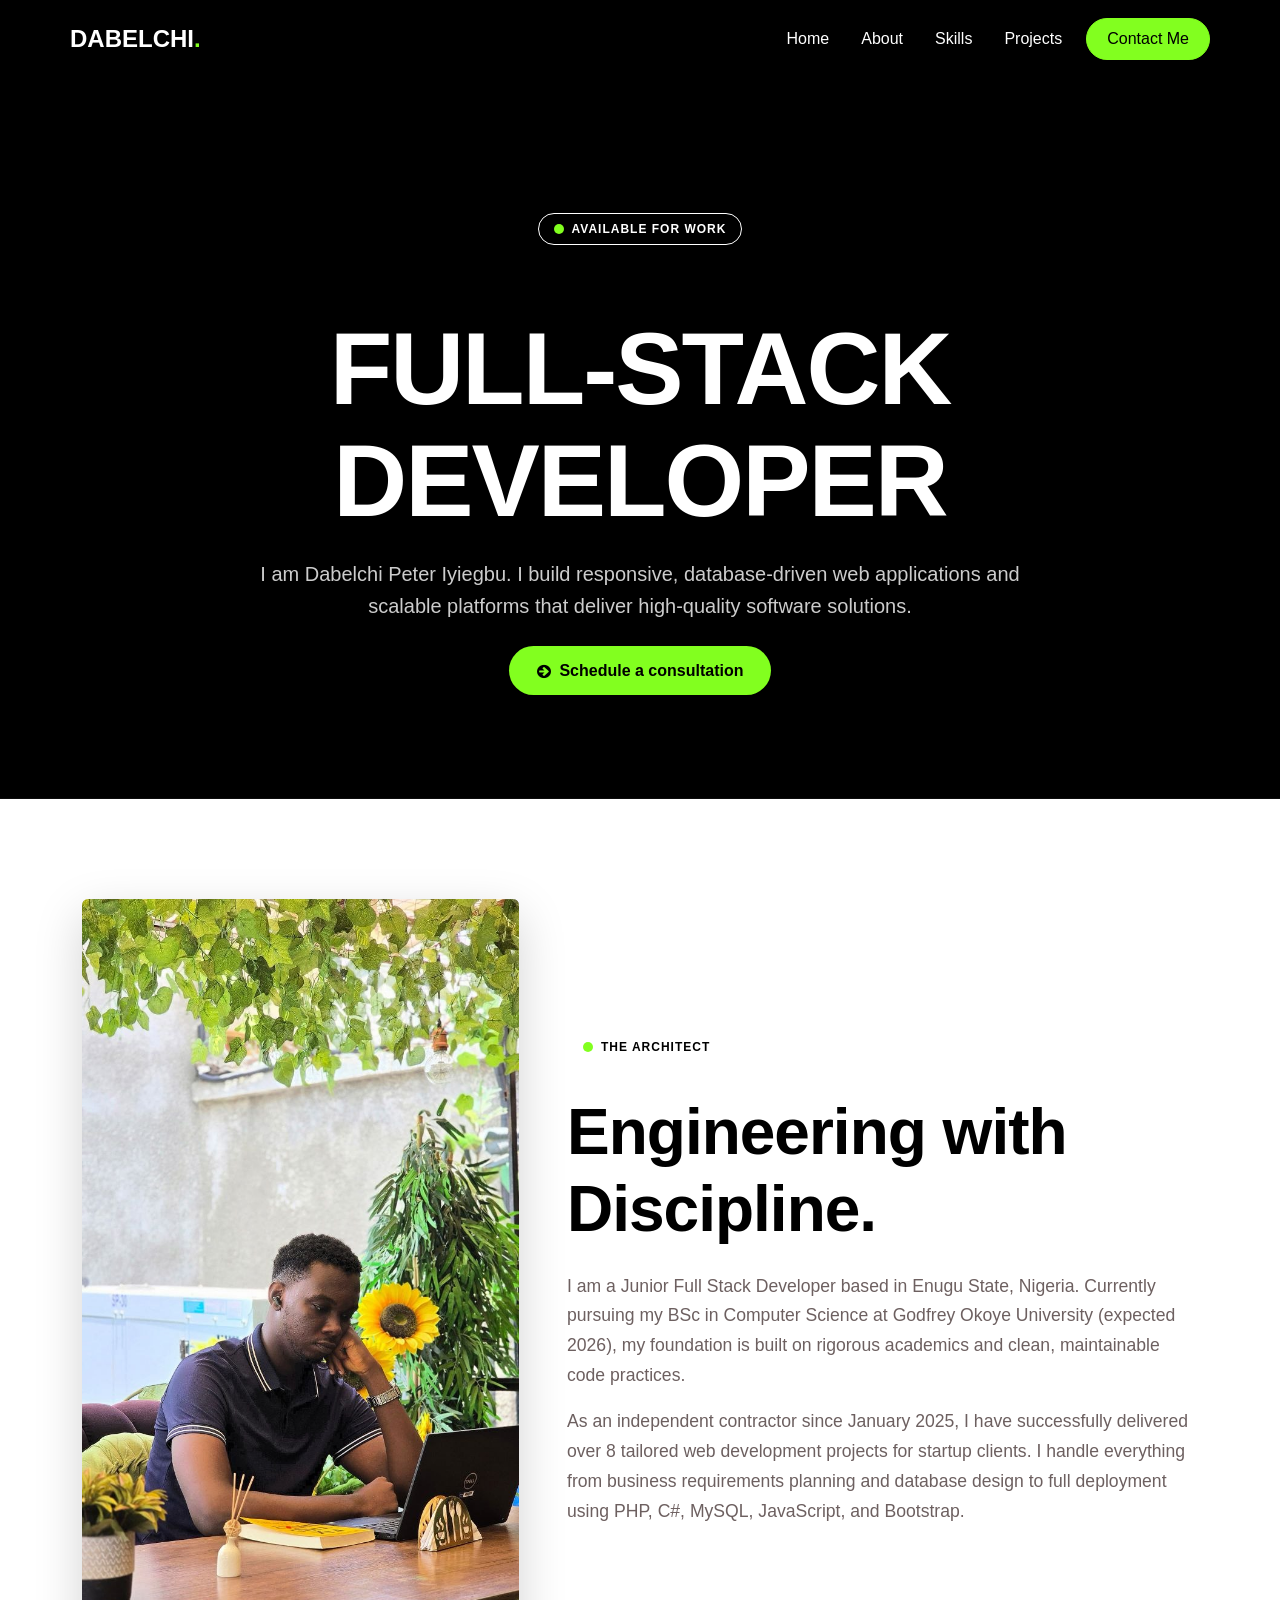
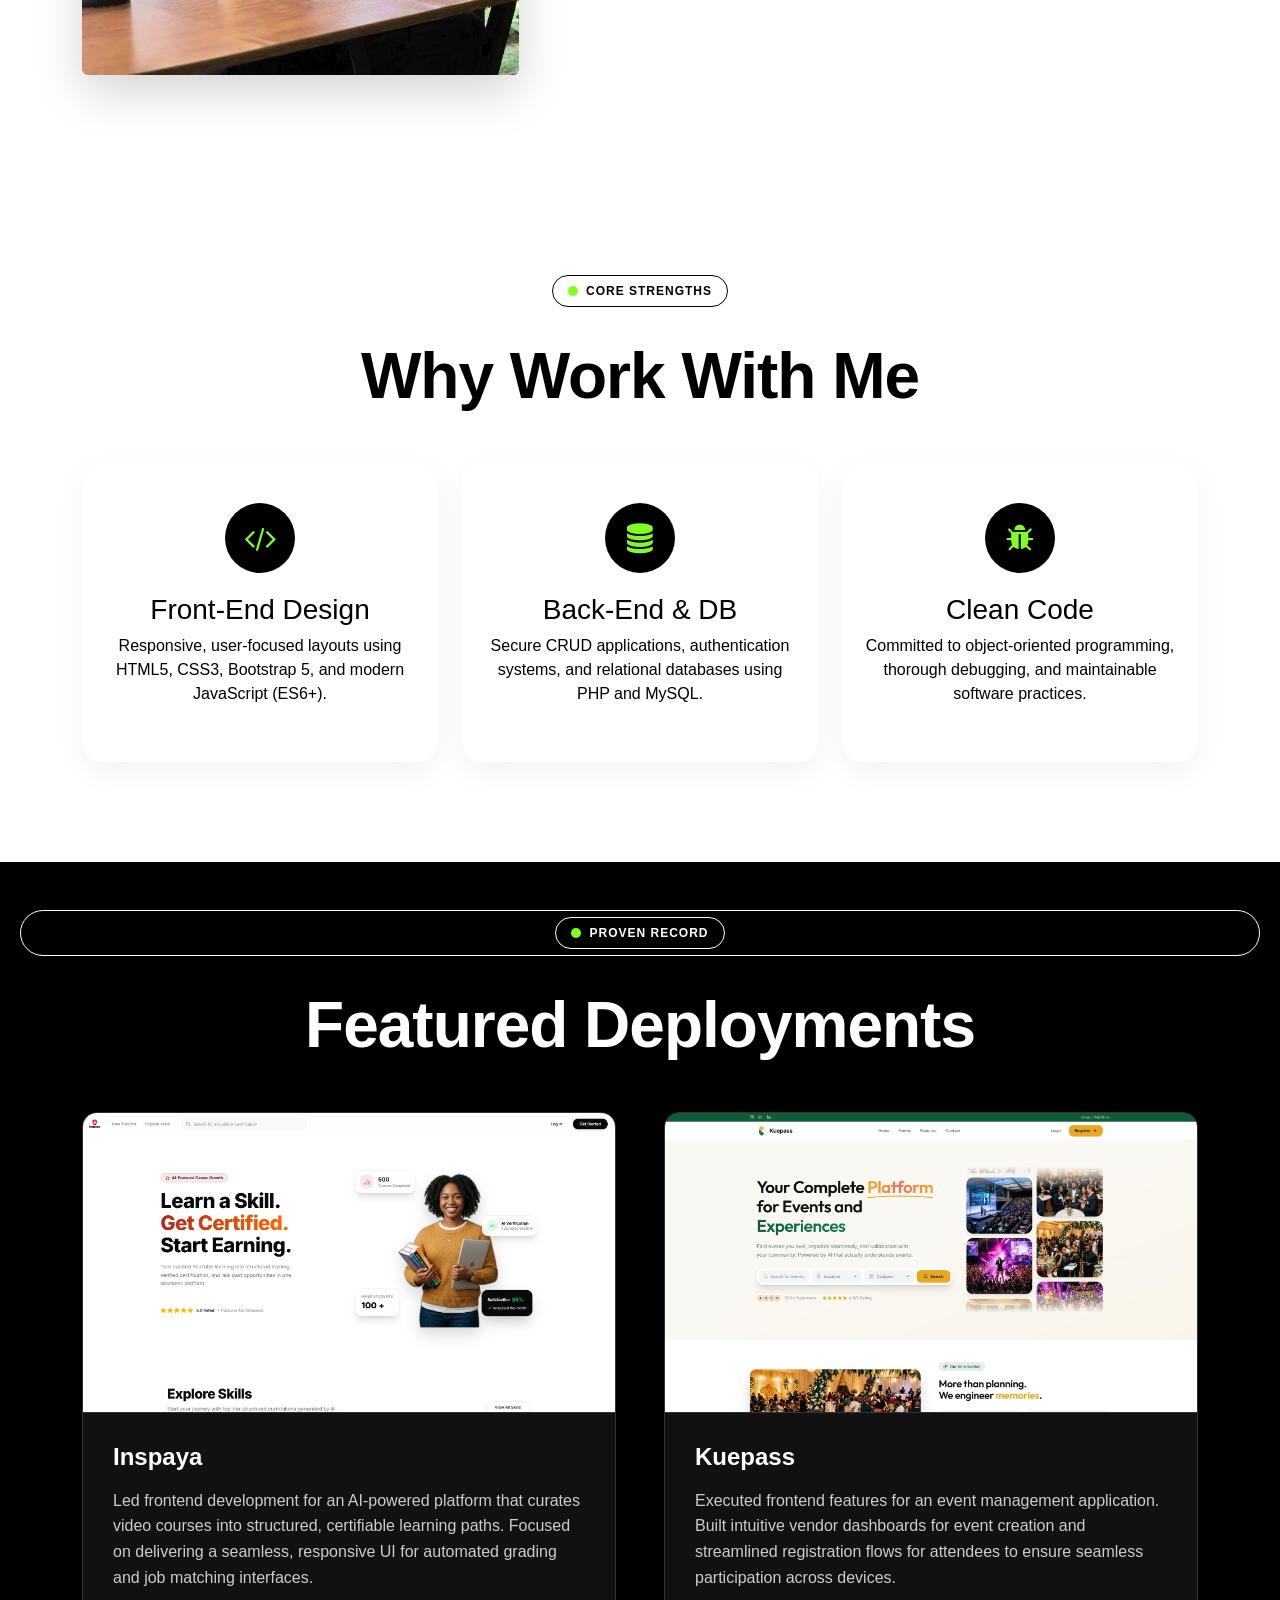
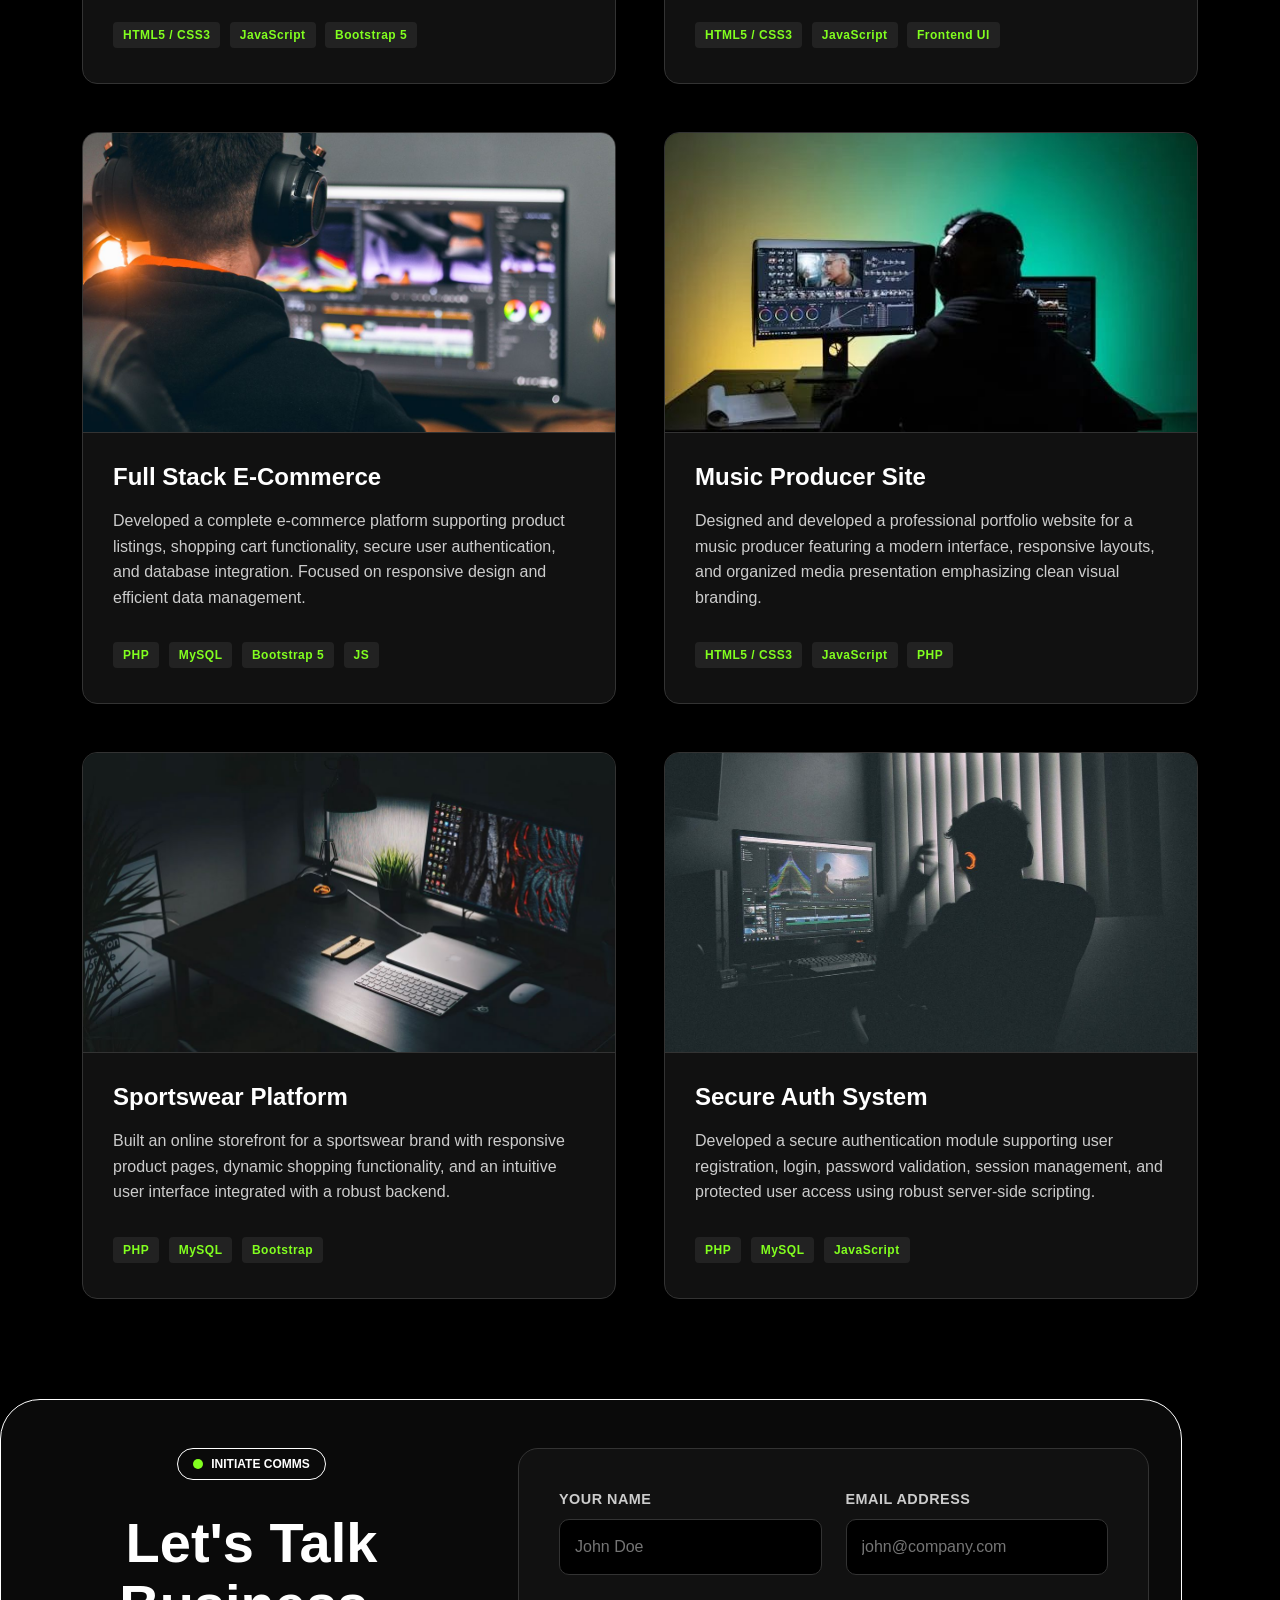
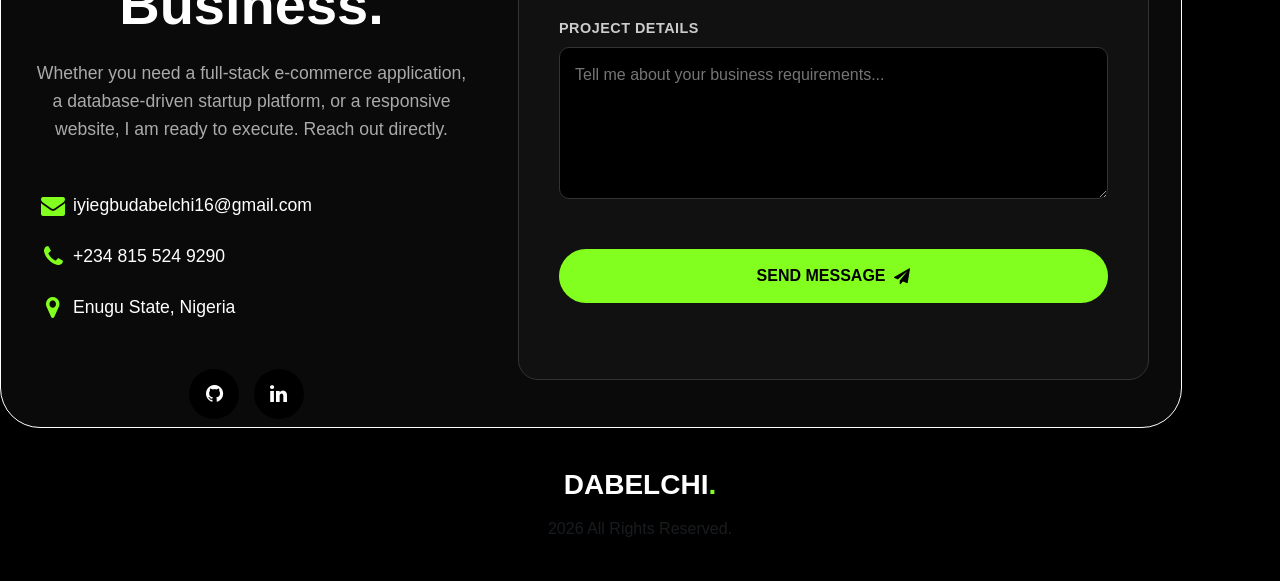
==== commit f2af2c95: "addede" ====
--- a/index.html
+++ b/index.html
@@ -99,7 +99,7 @@
           I am a Junior Full Stack Developer based in Enugu State, Nigeria. Currently pursuing my BSc in Computer Science at Godfrey Okoye University (expected 2026), my foundation is built on rigorous academics and clean, maintainable code practices.
         </p>
         <p style="font-size: 1.1rem; line-height: 1.7; color: #6d6060;">
-          As an independent contractor since January 2025, I have successfully delivered over 8 tailored web development projects for startup clients. I handle everything from business requirements planning and database design to full deployment using PHP, MySQL, JavaScript, and Bootstrap.
+          As an independent contractor since January 2025, I have successfully delivered over 8 tailored web development projects for startup clients. I handle everything from business requirements planning and database design to full deployment using PHP, C#, MySQL, JavaScript, and Bootstrap.
         </p>
       </div>
     </div>
